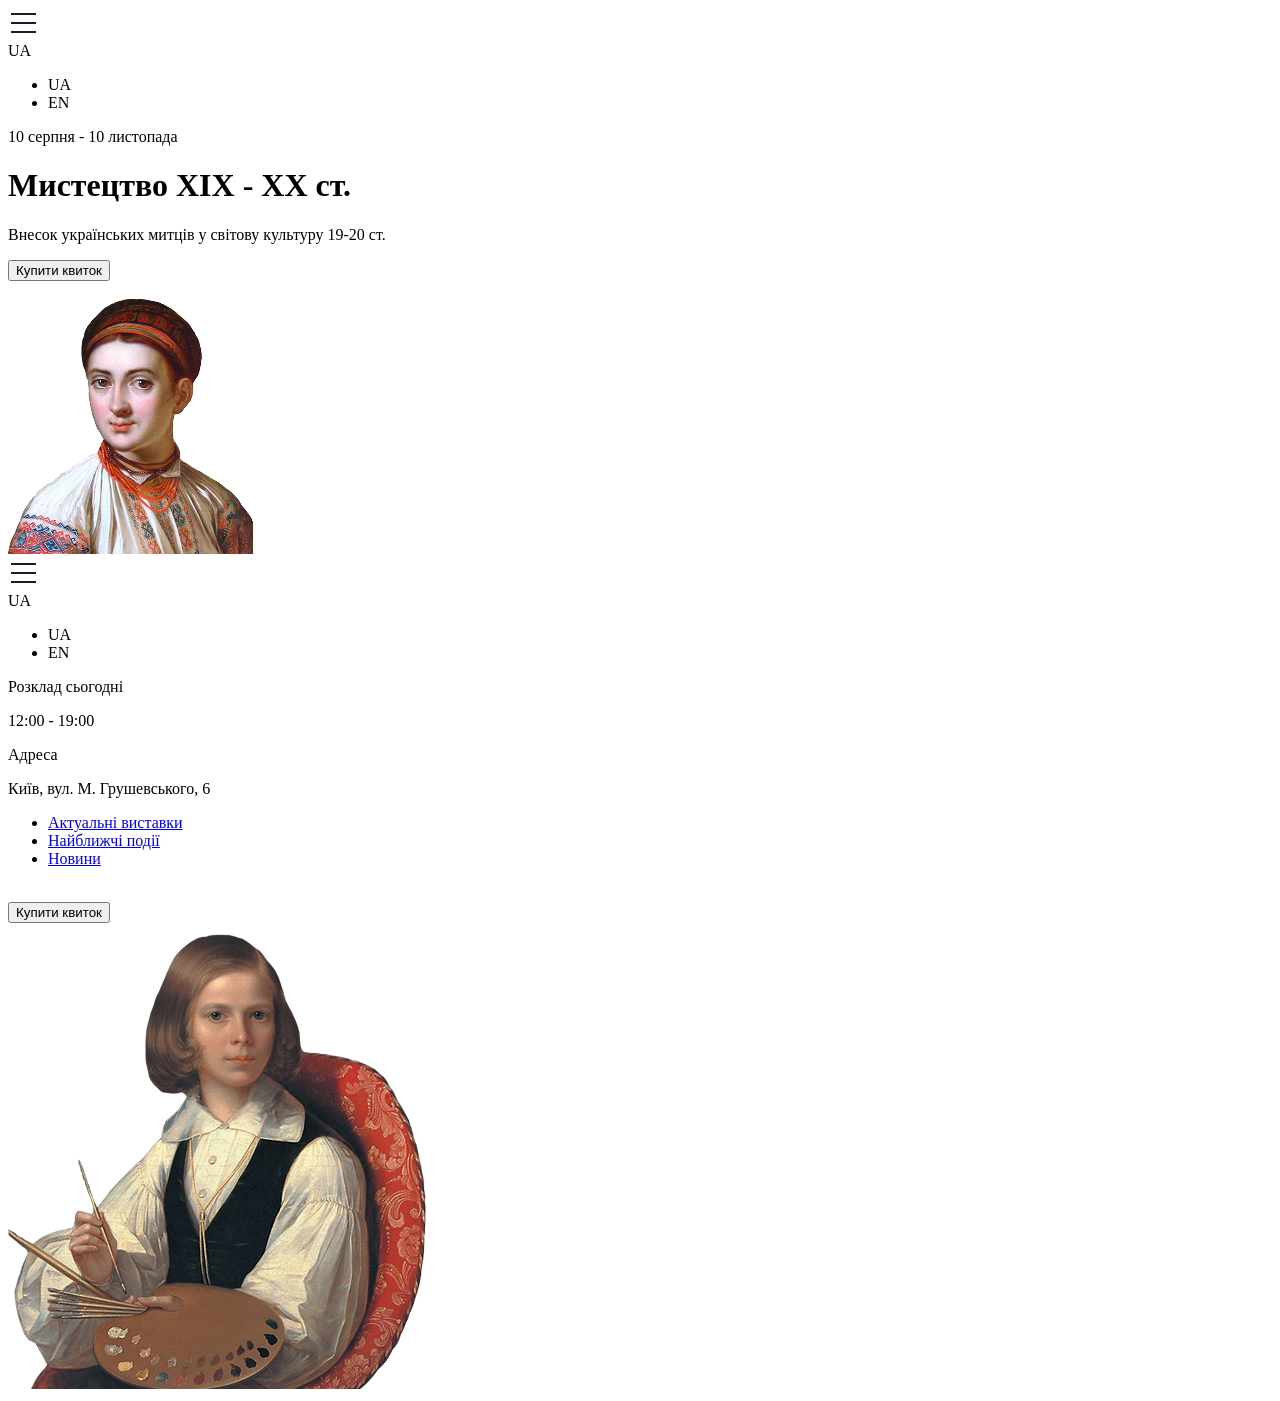
==== src/index.html @ b8f7ba05 "Markup and styles for header and menu (not working)" ====
<!doctype html>
<html lang="en">
  <head>
    <meta charset="UTF-8" />
    <meta
      name="viewport"
      content="width=device-width, initial-scale=1.0"
    />
    <title>НАМУ</title>
    <link
      rel="stylesheet"
      href="./styles/main.scss"
    />
  </head>
  <body class="page__body">
    <header class="header">
      <div class="header__top">
        <div class="top-bar">
          <a
            href="#"
            class="top-bar__logo-link"
          >
            <img
              class="top-bar__logo"
              src="./images/icons/menu.svg"
              alt="Logo"
            />
          </a>
        </div>
        <div class="top-bar__left">
          <div
            class="top-bar__language"
            tabindex="0"
            aria-label="Change language"
          >
            <span id="lang-label">UA</span>
            <a
              href="#"
              class="icon icon--dropdown"
            ></a>
            <ul
              class="top-bar__language--options"
              id="lang-options"
            >
              <li data-leng="UA">UA</li>
              <li data-leng="EN">EN</li>
            </ul>
          </div>
          <div class="top-bar__icons">
            <a
              href="#menu"
              class="icon icon--menu"
            ></a>
          </div>
        </div>
      </div>
      <div class="header__content">
        <div class="header__content--text">
          <p class="text--additional">10 серпня - 10 листопада</p>
          <h1>Мистецтво XIX - XX ст.</h1>
          <p class="text--main">
            Внесок українських митців у світову культуру 19-20 ст.
          </p>
          <button class="button--primary">Купити квиток</button>
        </div>
        <img
          class="header__image"
          src="./images/header-img.png"
          alt="Header image"
        />
      </div>
    </header>

    <aside
      class="page__menu menu"
      id="menu"
    >
      <div class="top-bar menu__top">
        <a
          href="#"
          class="top-bar__logo-link"
        >
          <img
            src="./images/icons/menu.svg"
            alt="Logo"
            class="top-bar__logo"
          />
        </a>
        <div
          class="menu__language"
          tabindex="0"
          aria-label="Change language"
        >
          <span id="lang-label-menu">UA</span>
          <a
            href="#"
            class="icon icon--dropdown"
          ></a>
          <ul
            class="top-bar__language--options"
            id="lang-options-menu"
          >
            <li data-leng="UA">UA</li>
            <li data-leng="EN">EN</li>
          </ul>
        </div>
        <a
          href="#"
          class="icon icon--close"
        ></a>
      </div>
      <div class="menu__content">
        <div class="menu__content--options">
          <div class="menu__content--info">
            <p class="text--additional">Розклад сьогодні</p>
            <p class="text--main text--main__bold">12:00 - 19:00</p>
          </div>
          <div class="menu__content--info">
            <p class="text--additional">Адреса</p>
            <p class="text--main text--main__bold">
              Київ, вул. М. Грушевського, 6
            </p>
          </div>
          <nav class="nav menu__nav">
            <ul class="nav__list">
              <li class="nav__item">
                <a
                  href="#"
                  class="nav__link"
                >
                  Актуальні виставки
                </a>
              </li>
              <li class="nav__item">
                <a
                  href="#"
                  class="nav__link"
                >
                  Найближчі події
                </a>
              </li>
              <li class="nav__item">
                <a
                  href="#"
                  class="nav__link"
                >
                  Новини
                </a>
              </li>
            </ul>
          </nav>
          <br />
          <button class="button--primary">Купити квиток</button>
        </div>
        <div class="menu__content--image">
          <img
            src="./images/menu-img.png"
            alt="Menu image"
          />
        </div>
      </div>
    </aside>
    <script src="scripts/main.js"></script>
  </body>
</html>
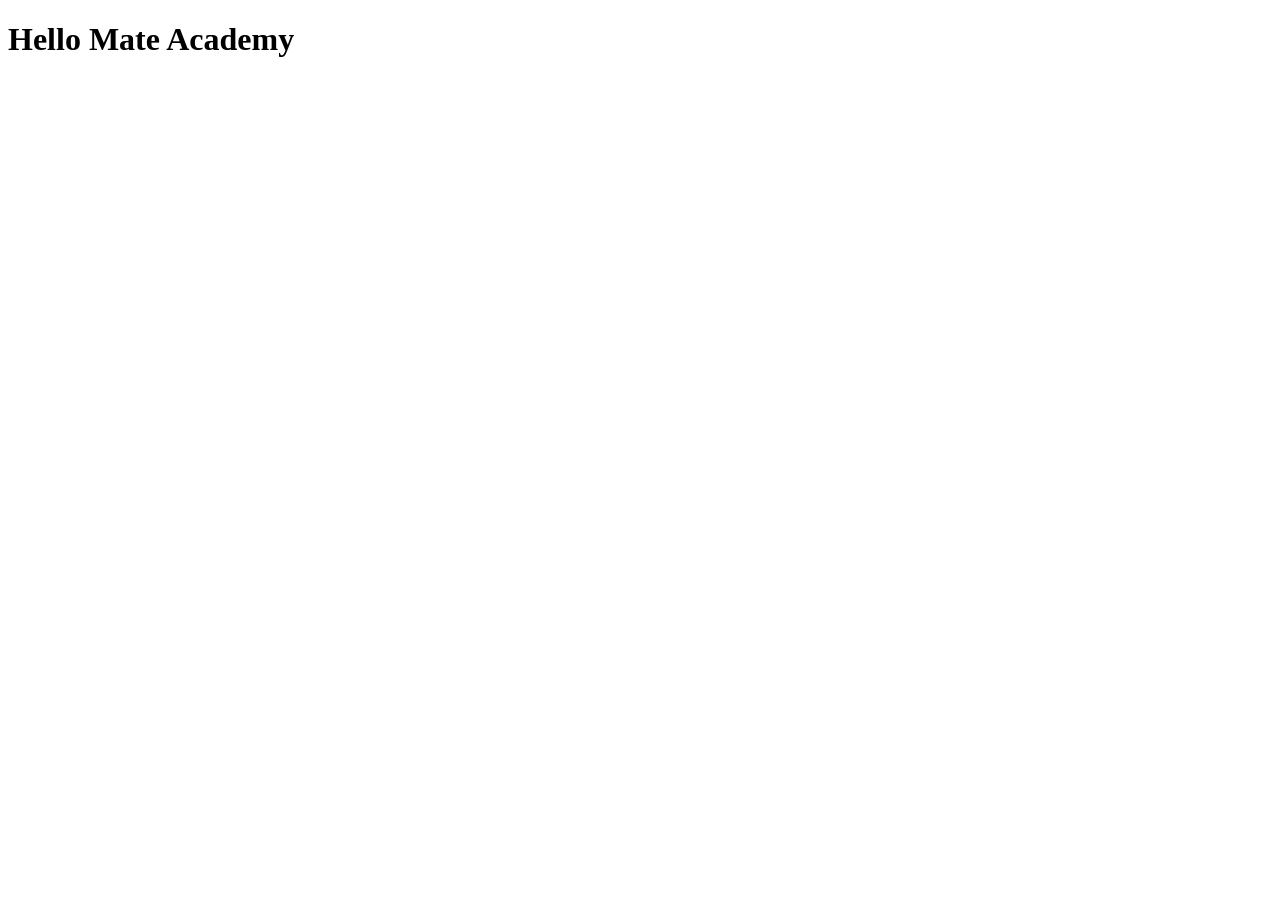
==== commit cf0bab94: "Revert "Markup and styles for header and menu (not working)" This reverts commit b8f7ba05dba69ffd95b" ====
--- a/src/index.html
+++ b/src/index.html
@@ -6,160 +6,14 @@
       name="viewport"
       content="width=device-width, initial-scale=1.0"
     />
-    <title>НАМУ</title>
+    <title>Title</title>
     <link
       rel="stylesheet"
       href="./styles/main.scss"
     />
   </head>
-  <body class="page__body">
-    <header class="header">
-      <div class="header__top">
-        <div class="top-bar">
-          <a
-            href="#"
-            class="top-bar__logo-link"
-          >
-            <img
-              class="top-bar__logo"
-              src="./images/icons/menu.svg"
-              alt="Logo"
-            />
-          </a>
-        </div>
-        <div class="top-bar__left">
-          <div
-            class="top-bar__language"
-            tabindex="0"
-            aria-label="Change language"
-          >
-            <span id="lang-label">UA</span>
-            <a
-              href="#"
-              class="icon icon--dropdown"
-            ></a>
-            <ul
-              class="top-bar__language--options"
-              id="lang-options"
-            >
-              <li data-leng="UA">UA</li>
-              <li data-leng="EN">EN</li>
-            </ul>
-          </div>
-          <div class="top-bar__icons">
-            <a
-              href="#menu"
-              class="icon icon--menu"
-            ></a>
-          </div>
-        </div>
-      </div>
-      <div class="header__content">
-        <div class="header__content--text">
-          <p class="text--additional">10 серпня - 10 листопада</p>
-          <h1>Мистецтво XIX - XX ст.</h1>
-          <p class="text--main">
-            Внесок українських митців у світову культуру 19-20 ст.
-          </p>
-          <button class="button--primary">Купити квиток</button>
-        </div>
-        <img
-          class="header__image"
-          src="./images/header-img.png"
-          alt="Header image"
-        />
-      </div>
-    </header>
-
-    <aside
-      class="page__menu menu"
-      id="menu"
-    >
-      <div class="top-bar menu__top">
-        <a
-          href="#"
-          class="top-bar__logo-link"
-        >
-          <img
-            src="./images/icons/menu.svg"
-            alt="Logo"
-            class="top-bar__logo"
-          />
-        </a>
-        <div
-          class="menu__language"
-          tabindex="0"
-          aria-label="Change language"
-        >
-          <span id="lang-label-menu">UA</span>
-          <a
-            href="#"
-            class="icon icon--dropdown"
-          ></a>
-          <ul
-            class="top-bar__language--options"
-            id="lang-options-menu"
-          >
-            <li data-leng="UA">UA</li>
-            <li data-leng="EN">EN</li>
-          </ul>
-        </div>
-        <a
-          href="#"
-          class="icon icon--close"
-        ></a>
-      </div>
-      <div class="menu__content">
-        <div class="menu__content--options">
-          <div class="menu__content--info">
-            <p class="text--additional">Розклад сьогодні</p>
-            <p class="text--main text--main__bold">12:00 - 19:00</p>
-          </div>
-          <div class="menu__content--info">
-            <p class="text--additional">Адреса</p>
-            <p class="text--main text--main__bold">
-              Київ, вул. М. Грушевського, 6
-            </p>
-          </div>
-          <nav class="nav menu__nav">
-            <ul class="nav__list">
-              <li class="nav__item">
-                <a
-                  href="#"
-                  class="nav__link"
-                >
-                  Актуальні виставки
-                </a>
-              </li>
-              <li class="nav__item">
-                <a
-                  href="#"
-                  class="nav__link"
-                >
-                  Найближчі події
-                </a>
-              </li>
-              <li class="nav__item">
-                <a
-                  href="#"
-                  class="nav__link"
-                >
-                  Новини
-                </a>
-              </li>
-            </ul>
-          </nav>
-          <br />
-          <button class="button--primary">Купити квиток</button>
-        </div>
-        <div class="menu__content--image">
-          <img
-            src="./images/menu-img.png"
-            alt="Menu image"
-          />
-        </div>
-      </div>
-    </aside>
+  <body>
+    <h1>Hello Mate Academy</h1>
     <script src="scripts/main.js"></script>
   </body>
 </html>
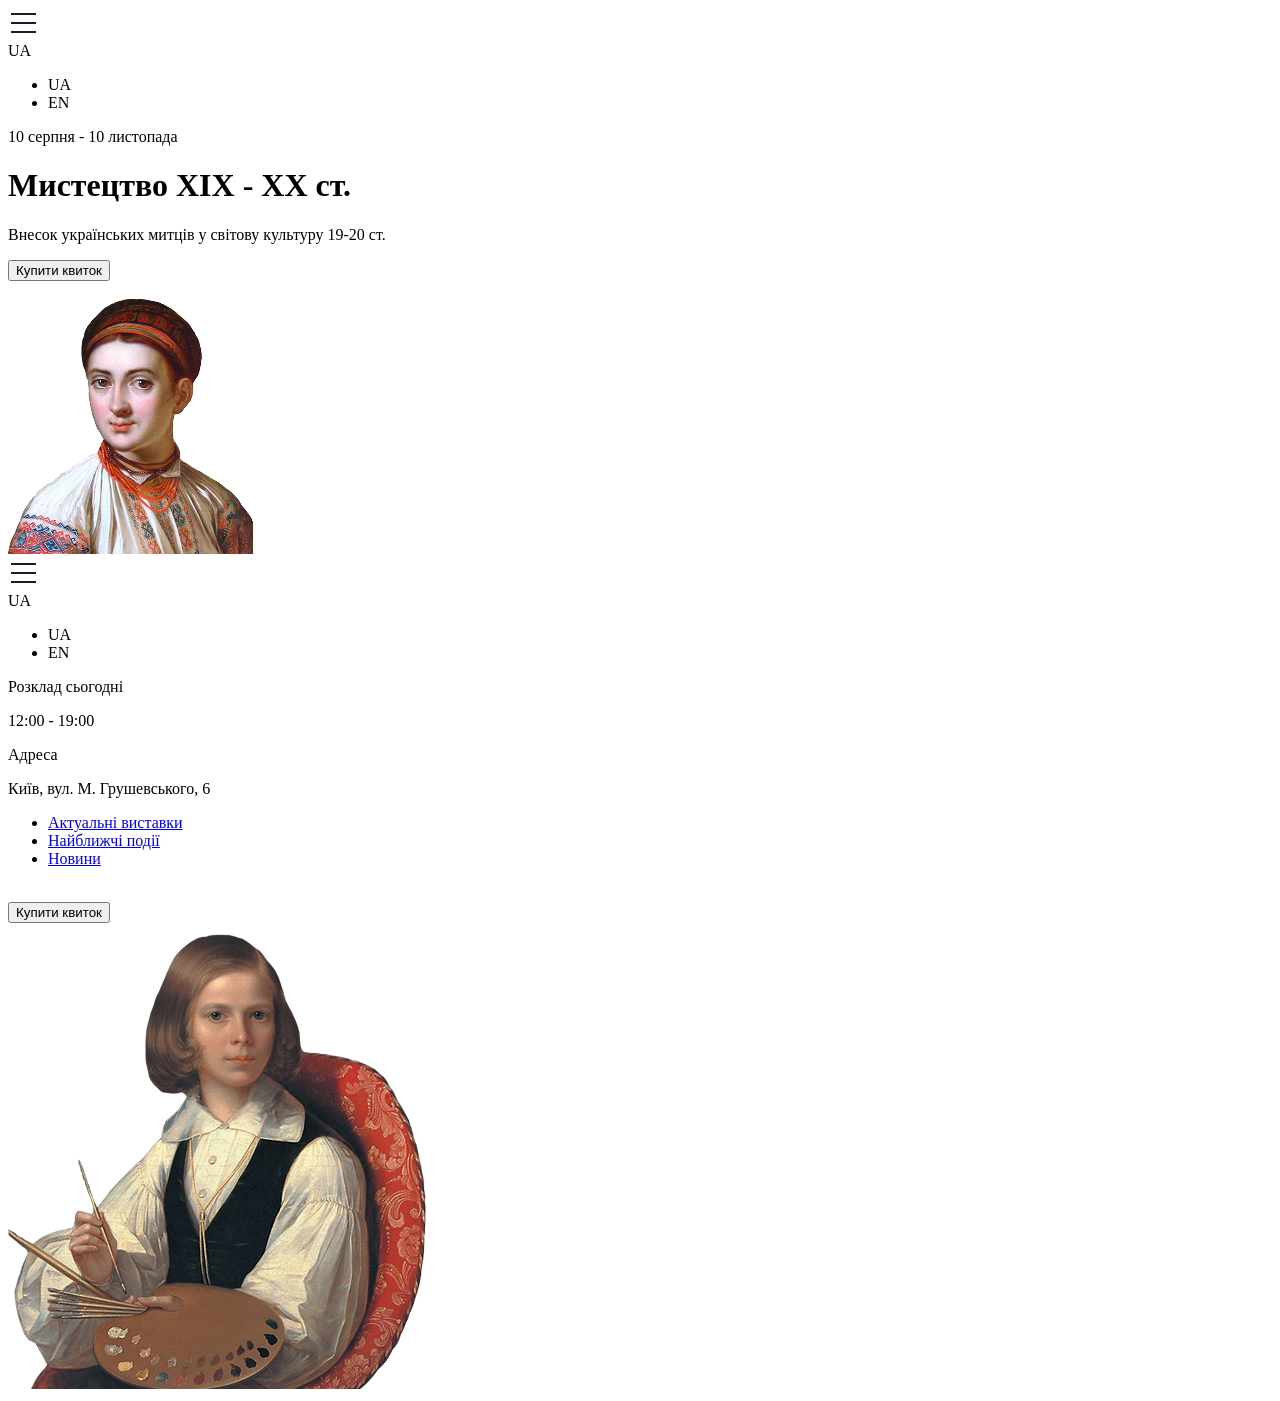
==== commit 7fdc94b8: "Markup and styles for header and menu (not working)" ====
--- a/src/index.html
+++ b/src/index.html
@@ -6,14 +6,160 @@
       name="viewport"
       content="width=device-width, initial-scale=1.0"
     />
-    <title>Title</title>
+    <title>НАМУ</title>
     <link
       rel="stylesheet"
       href="./styles/main.scss"
     />
   </head>
-  <body>
-    <h1>Hello Mate Academy</h1>
+  <body class="page__body">
+    <header class="header">
+      <div class="header__top">
+        <div class="top-bar">
+          <a
+            href="#"
+            class="top-bar__logo-link"
+          >
+            <img
+              class="top-bar__logo"
+              src="./images/icons/menu.svg"
+              alt="Logo"
+            />
+          </a>
+        </div>
+        <div class="top-bar__left">
+          <div
+            class="top-bar__language"
+            tabindex="0"
+            aria-label="Change language"
+          >
+            <span id="lang-label">UA</span>
+            <a
+              href="#"
+              class="icon icon--dropdown"
+            ></a>
+            <ul
+              class="top-bar__language--options"
+              id="lang-options"
+            >
+              <li data-leng="UA">UA</li>
+              <li data-leng="EN">EN</li>
+            </ul>
+          </div>
+          <div class="top-bar__icons">
+            <a
+              href="#menu"
+              class="icon icon--menu"
+            ></a>
+          </div>
+        </div>
+      </div>
+      <div class="header__content">
+        <div class="header__content--text">
+          <p class="text--additional">10 серпня - 10 листопада</p>
+          <h1>Мистецтво XIX - XX ст.</h1>
+          <p class="text--main">
+            Внесок українських митців у світову культуру 19-20 ст.
+          </p>
+          <button class="button--primary">Купити квиток</button>
+        </div>
+        <img
+          class="header__image"
+          src="./images/header-img.png"
+          alt="Header image"
+        />
+      </div>
+    </header>
+
+    <aside
+      class="page__menu menu"
+      id="menu"
+    >
+      <div class="top-bar menu__top">
+        <a
+          href="#"
+          class="top-bar__logo-link"
+        >
+          <img
+            src="./images/icons/menu.svg"
+            alt="Logo"
+            class="top-bar__logo"
+          />
+        </a>
+        <div
+          class="menu__language"
+          tabindex="0"
+          aria-label="Change language"
+        >
+          <span id="lang-label-menu">UA</span>
+          <a
+            href="#"
+            class="icon icon--dropdown"
+          ></a>
+          <ul
+            class="top-bar__language--options"
+            id="lang-options-menu"
+          >
+            <li data-leng="UA">UA</li>
+            <li data-leng="EN">EN</li>
+          </ul>
+        </div>
+        <a
+          href="#"
+          class="icon icon--close"
+        ></a>
+      </div>
+      <div class="menu__content">
+        <div class="menu__content--options">
+          <div class="menu__content--info">
+            <p class="text--additional">Розклад сьогодні</p>
+            <p class="text--main text--main__bold">12:00 - 19:00</p>
+          </div>
+          <div class="menu__content--info">
+            <p class="text--additional">Адреса</p>
+            <p class="text--main text--main__bold">
+              Київ, вул. М. Грушевського, 6
+            </p>
+          </div>
+          <nav class="nav menu__nav">
+            <ul class="nav__list">
+              <li class="nav__item">
+                <a
+                  href="#"
+                  class="nav__link"
+                >
+                  Актуальні виставки
+                </a>
+              </li>
+              <li class="nav__item">
+                <a
+                  href="#"
+                  class="nav__link"
+                >
+                  Найближчі події
+                </a>
+              </li>
+              <li class="nav__item">
+                <a
+                  href="#"
+                  class="nav__link"
+                >
+                  Новини
+                </a>
+              </li>
+            </ul>
+          </nav>
+          <br />
+          <button class="button--primary">Купити квиток</button>
+        </div>
+        <div class="menu__content--image">
+          <img
+            src="./images/menu-img.png"
+            alt="Menu image"
+          />
+        </div>
+      </div>
+    </aside>
     <script src="scripts/main.js"></script>
   </body>
 </html>
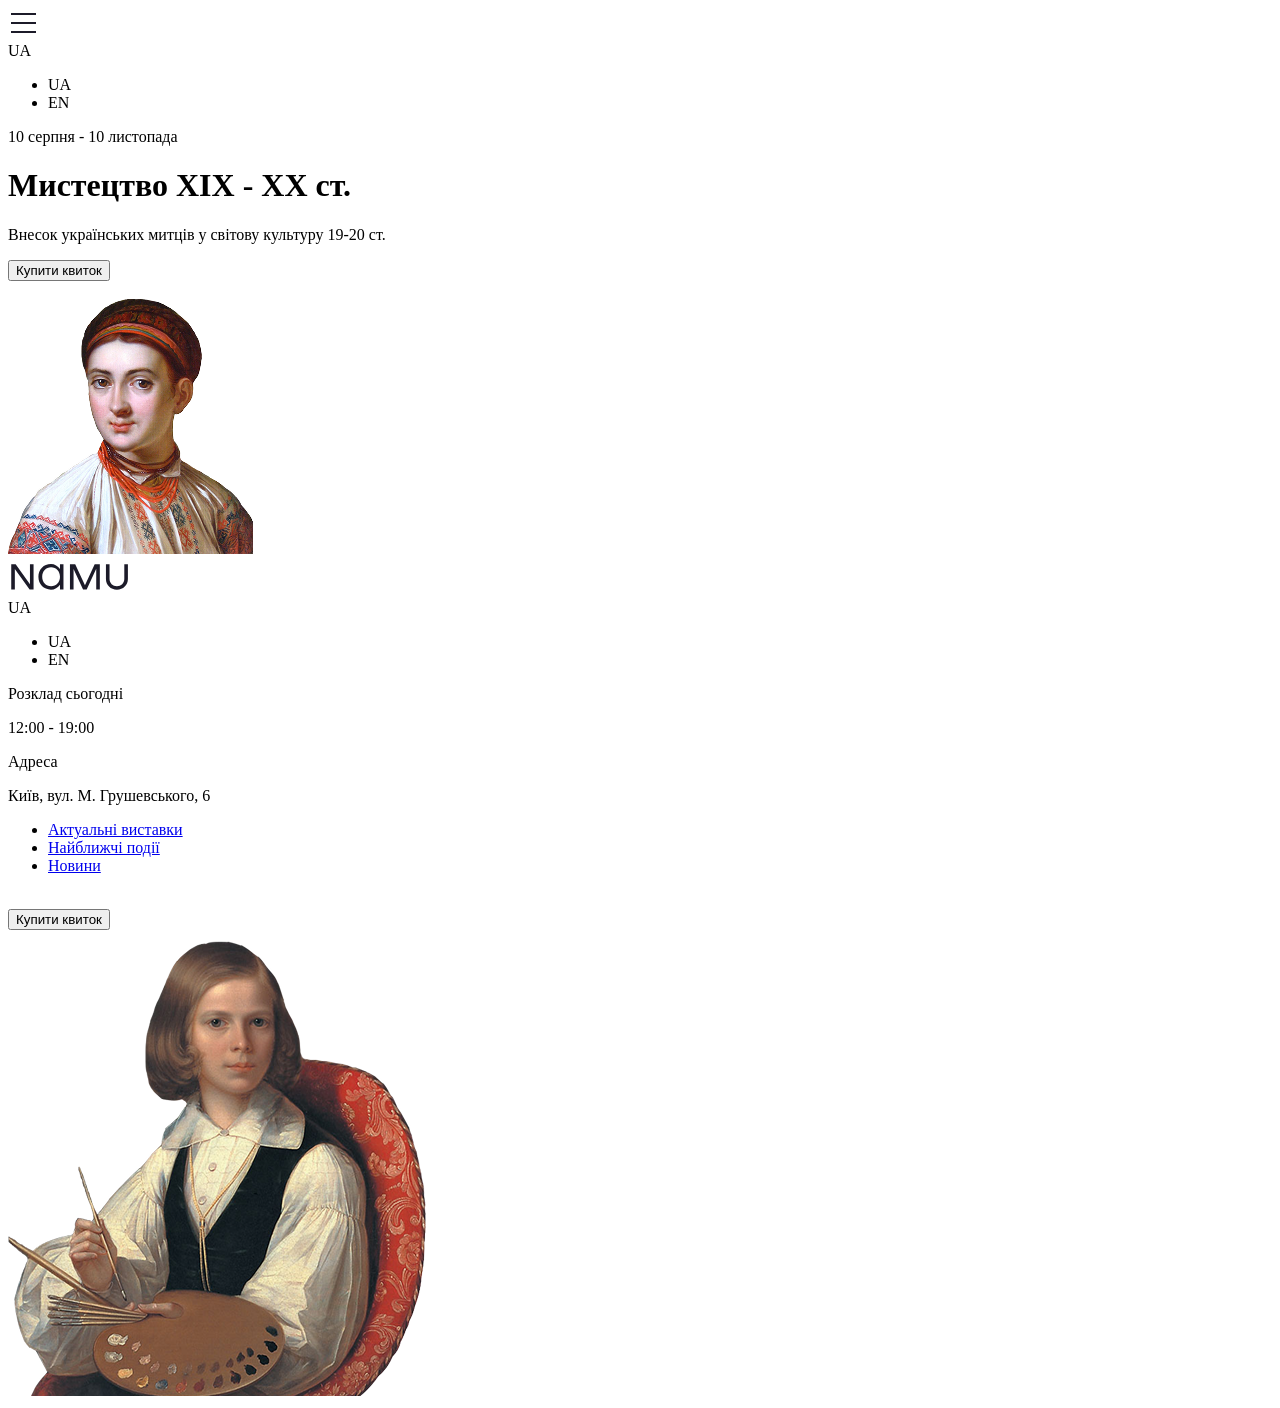
==== commit 97be88c9: "Still in process of fixing the styles" ====
--- a/src/index.html
+++ b/src/index.html
@@ -26,31 +26,31 @@
               alt="Logo"
             />
           </a>
-        </div>
-        <div class="top-bar__left">
-          <div
-            class="top-bar__language"
-            tabindex="0"
-            aria-label="Change language"
-          >
-            <span id="lang-label">UA</span>
-            <a
-              href="#"
-              class="icon icon--dropdown"
-            ></a>
-            <ul
-              class="top-bar__language--options"
-              id="lang-options"
+          <div class="top-bar__left">
+            <div
+              class="top-bar__language"
+              tabindex="0"
+              aria-label="Change language"
             >
-              <li data-leng="UA">UA</li>
-              <li data-leng="EN">EN</li>
-            </ul>
-          </div>
-          <div class="top-bar__icons">
-            <a
-              href="#menu"
-              class="icon icon--menu"
-            ></a>
+              <span id="lang-label">UA</span>
+              <a
+                href="#"
+                class="icon icon--dropdown"
+              ></a>
+              <ul
+                class="top-bar__language--options"
+                id="lang-options"
+              >
+                <li data-leng="UA">UA</li>
+                <li data-leng="EN">EN</li>
+              </ul>
+            </div>
+            <div class="top-bar__icons">
+              <a
+                href="#menu"
+                class="icon icon--menu"
+              ></a>
+            </div>
           </div>
         </div>
       </div>
@@ -81,7 +81,7 @@
           class="top-bar__logo-link"
         >
           <img
-            src="./images/icons/menu.svg"
+            src="./images/icons/logo.svg"
             alt="Logo"
             class="top-bar__logo"
           />
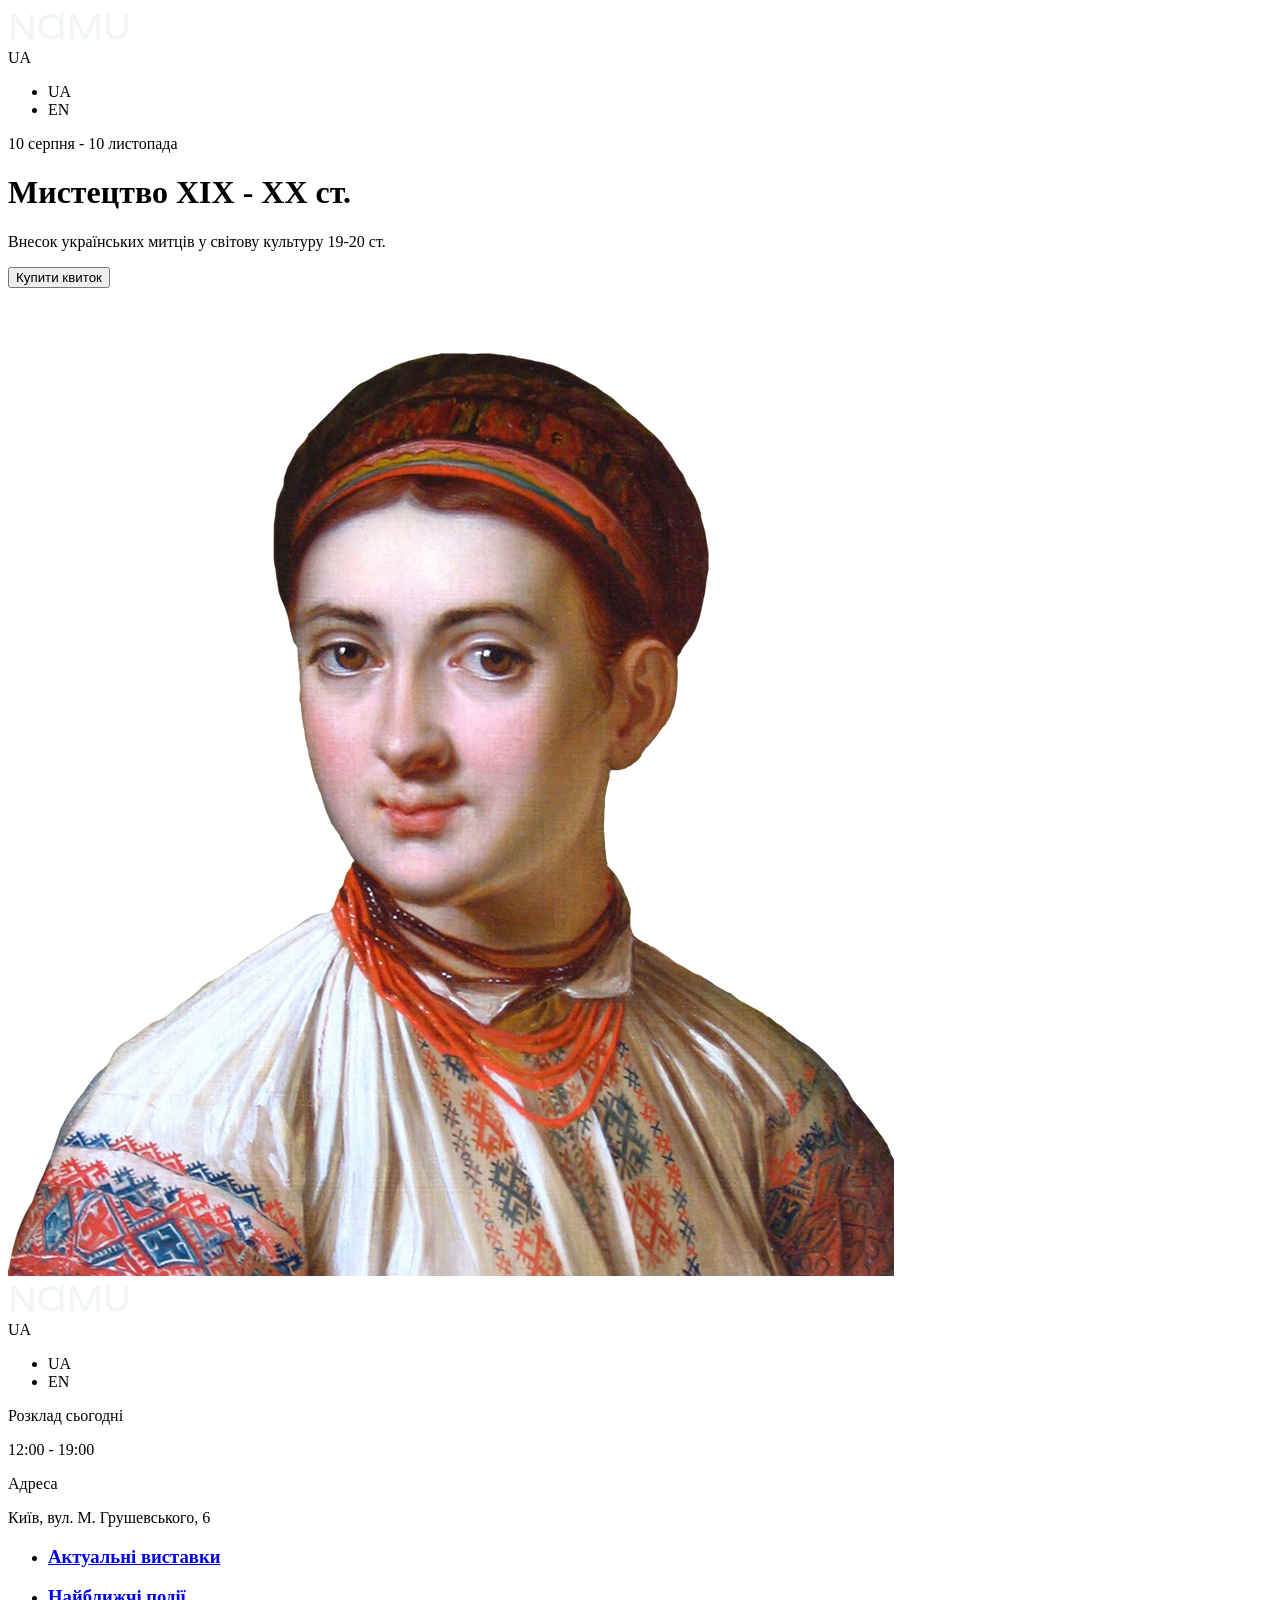
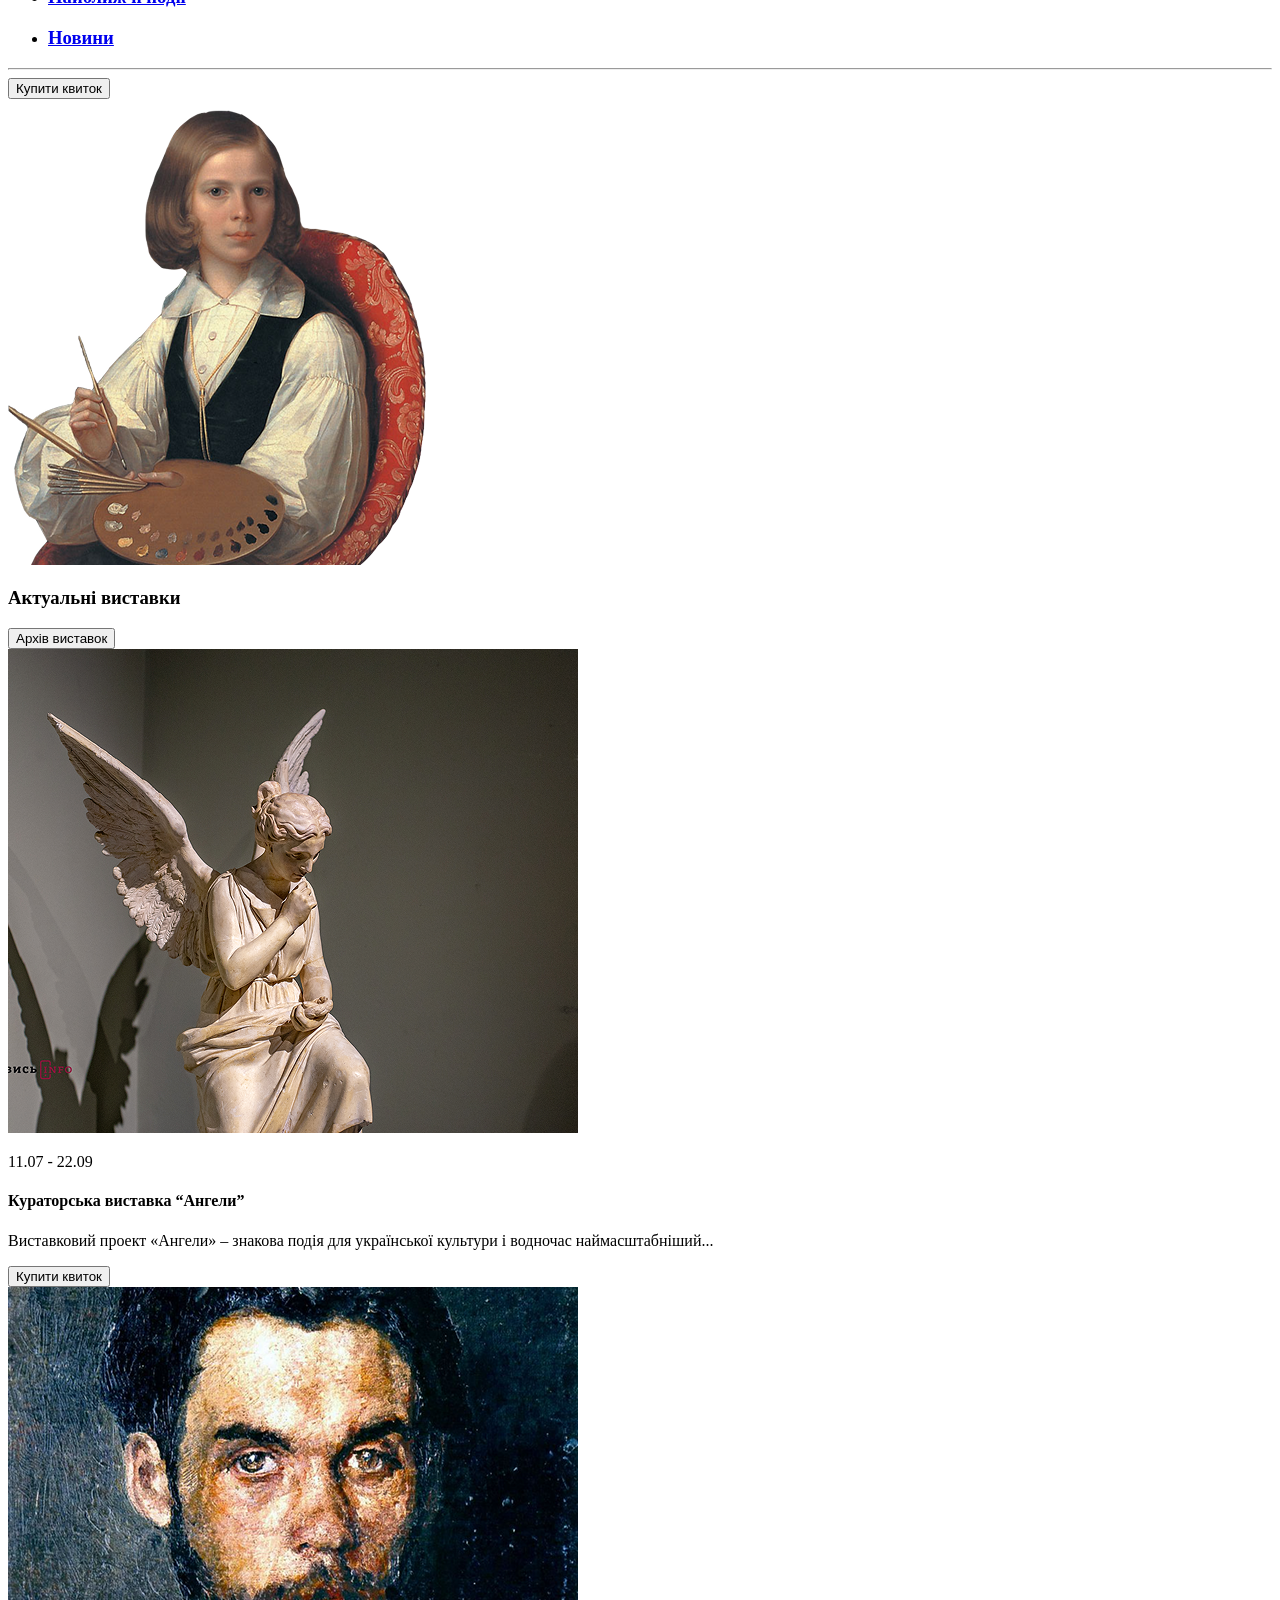
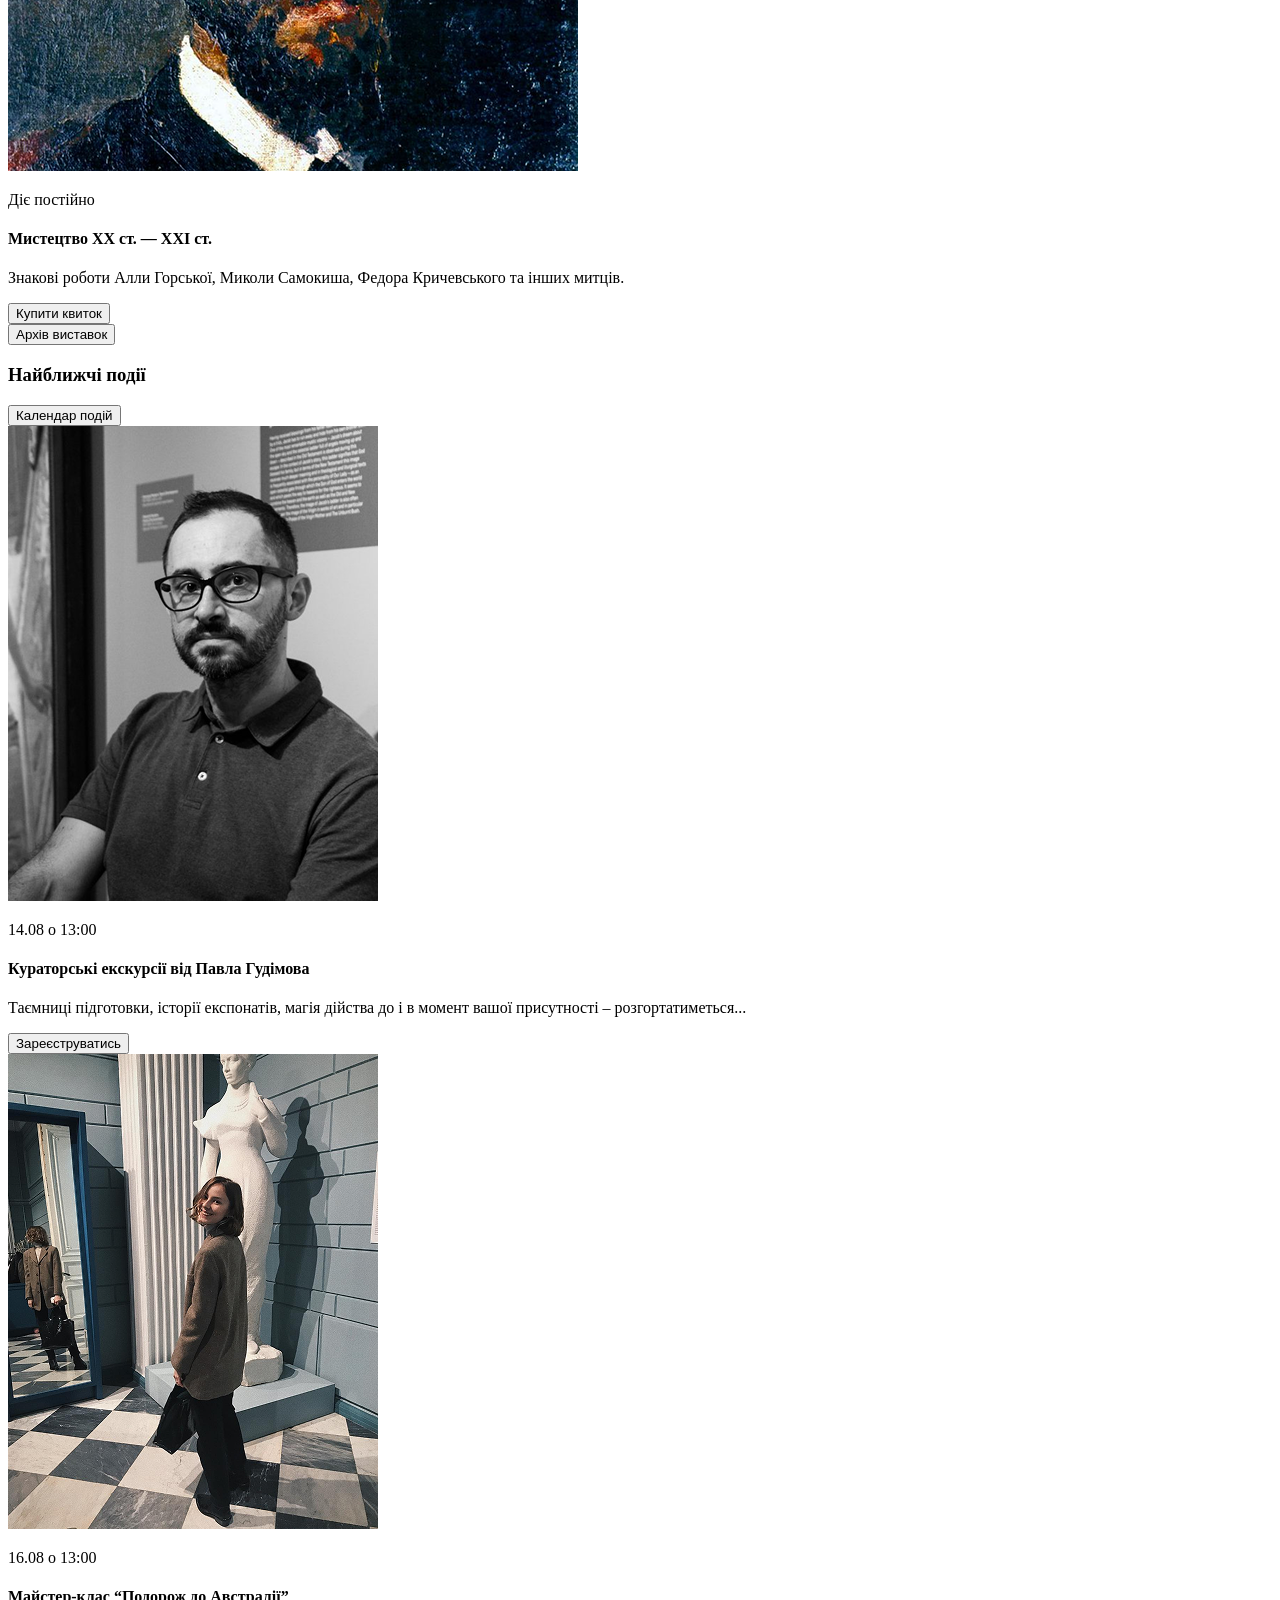
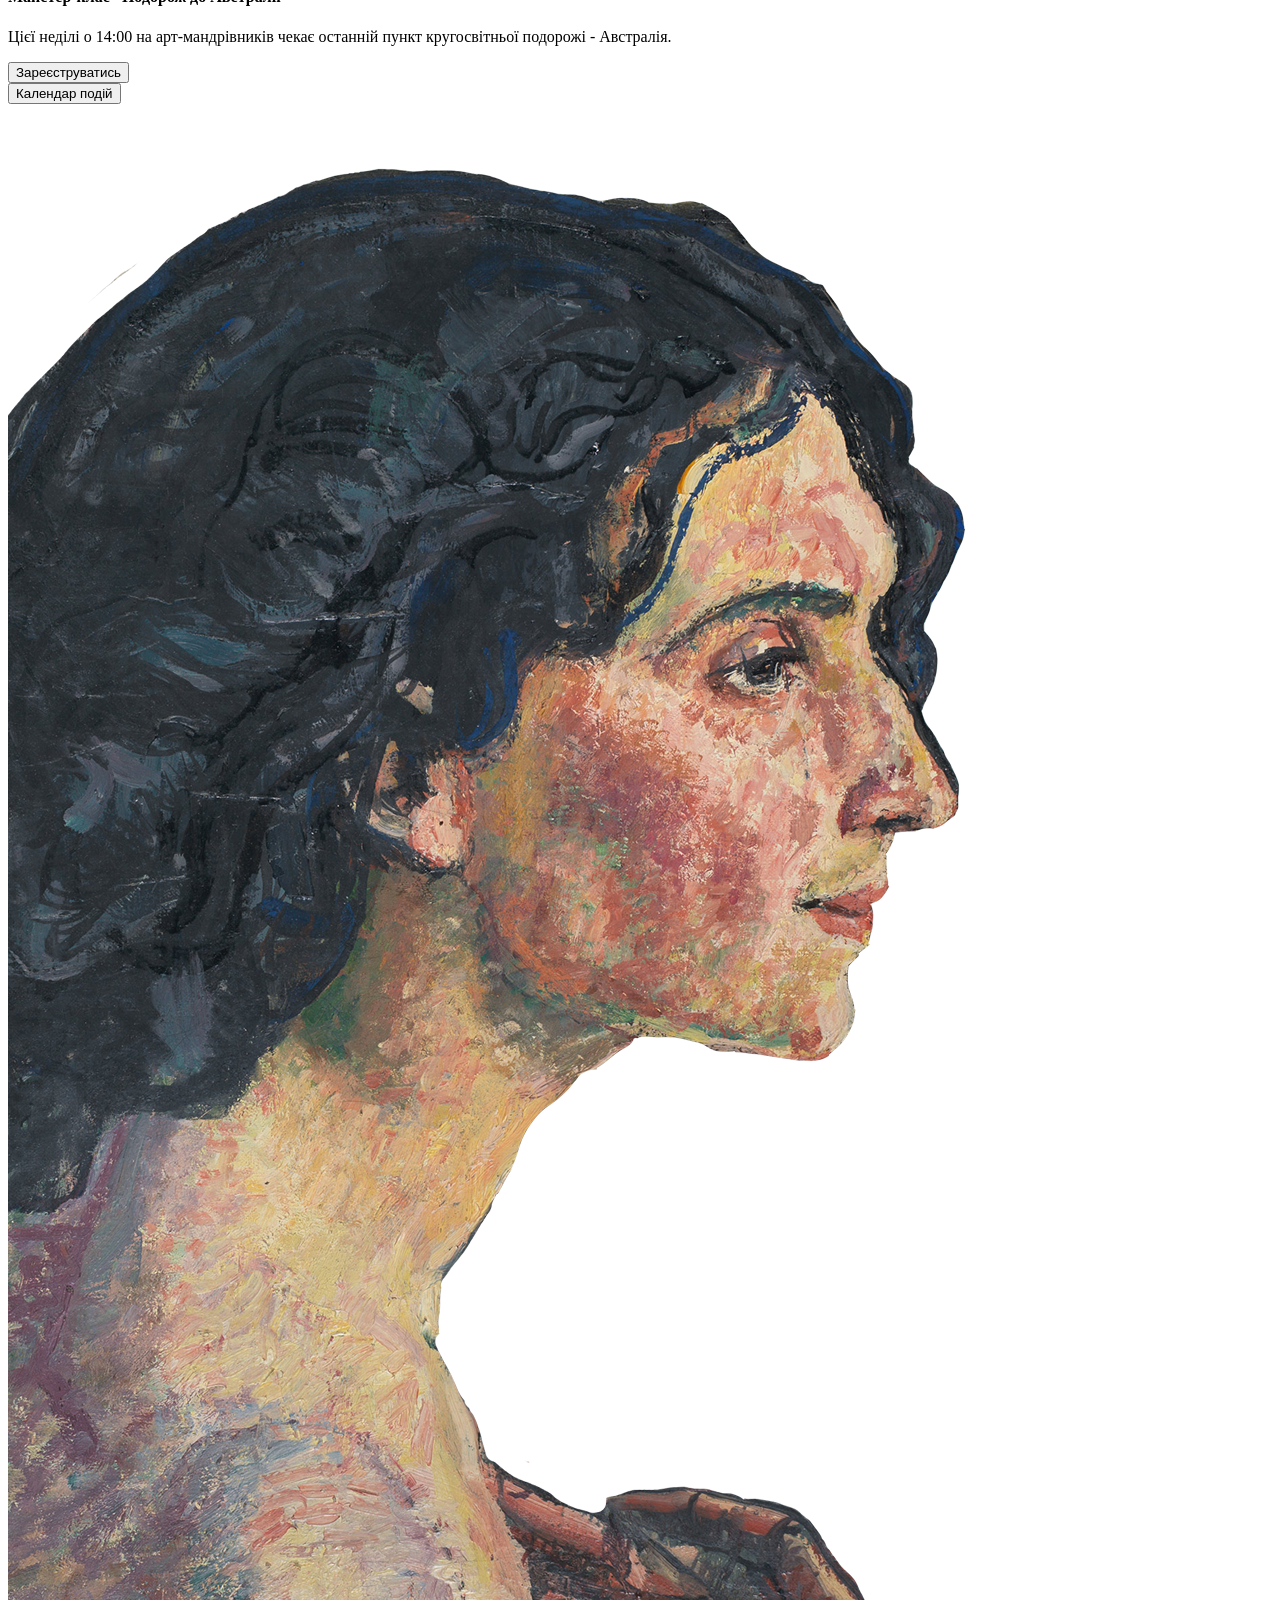
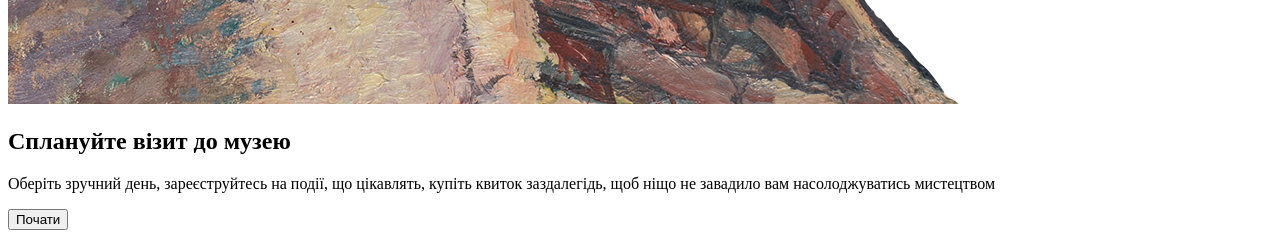
==== commit 0ccc1cf5: "Header and three sections completed" ====
--- a/src/index.html
+++ b/src/index.html
@@ -22,7 +22,7 @@
           >
             <img
               class="top-bar__logo"
-              src="./images/icons/menu.svg"
+              src="./images/icons/logo.svg"
               alt="Logo"
             />
           </a>
@@ -41,16 +41,14 @@
                 class="top-bar__language--options"
                 id="lang-options"
               >
-                <li data-leng="UA">UA</li>
-                <li data-leng="EN">EN</li>
+                <li data-lang="UA">UA</li>
+                <li data-lang="EN">EN</li>
               </ul>
             </div>
-            <div class="top-bar__icons">
-              <a
-                href="#menu"
-                class="icon icon--menu"
-              ></a>
-            </div>
+            <a
+              href="#menu"
+              class="icon icon--menu"
+            ></a>
           </div>
         </div>
       </div>
@@ -61,15 +59,17 @@
           <p class="text--main">
             Внесок українських митців у світову культуру 19-20 ст.
           </p>
-          <button class="button--primary">Купити квиток</button>
+          <button class="button button--primary">Купити квиток</button>
         </div>
         <img
           class="header__image"
-          src="./images/header-img.png"
+          src="./images/header-img-2x.png"
           alt="Header image"
         />
       </div>
     </header>
+
+    <div class="page__overlay"></div>
 
     <aside
       class="page__menu menu"
@@ -86,80 +86,225 @@
             class="top-bar__logo"
           />
         </a>
-        <div
-          class="menu__language"
-          tabindex="0"
-          aria-label="Change language"
-        >
-          <span id="lang-label-menu">UA</span>
+        <div class="top-bar__left">
+          <div
+            class="top-bar__language"
+            tabindex="0"
+            aria-label="Change language"
+          >
+            <span id="lang-label-menu">UA</span>
+            <a
+              href="#"
+              class="icon icon--dropdown"
+            ></a>
+            <ul
+              class="top-bar__language--options"
+              id="lang-options-menu"
+            >
+              <li data-lang="UA">UA</li>
+              <li data-lang="EN">EN</li>
+            </ul>
+          </div>
           <a
             href="#"
-            class="icon icon--dropdown"
+            class="icon icon--close"
           ></a>
-          <ul
-            class="top-bar__language--options"
-            id="lang-options-menu"
-          >
-            <li data-leng="UA">UA</li>
-            <li data-leng="EN">EN</li>
-          </ul>
-        </div>
-        <a
-          href="#"
-          class="icon icon--close"
-        ></a>
+        </div>
       </div>
       <div class="menu__content">
         <div class="menu__content--options">
-          <div class="menu__content--info">
-            <p class="text--additional">Розклад сьогодні</p>
-            <p class="text--main text--main__bold">12:00 - 19:00</p>
-          </div>
-          <div class="menu__content--info">
-            <p class="text--additional">Адреса</p>
-            <p class="text--main text--main__bold">
-              Київ, вул. М. Грушевського, 6
-            </p>
-          </div>
-          <nav class="nav menu__nav">
+          <div class="menu__content--contacts">
+            <div class="menu__content--info">
+              <p class="text--additional">Розклад сьогодні</p>
+              <p class="text--main text--main__bold">12:00 - 19:00</p>
+            </div>
+            <div class="menu__content--info">
+              <p class="text--additional">Адреса</p>
+              <p class="text--main text--main__bold">
+                Київ, вул. М. Грушевського, 6
+              </p>
+            </div>
+          </div>
+          <nav class="nav">
             <ul class="nav__list">
               <li class="nav__item">
-                <a
-                  href="#"
-                  class="nav__link"
-                >
-                  Актуальні виставки
-                </a>
+                <h3>
+                  <a
+                    href="#"
+                    class="nav__link"
+                  >
+                    Актуальні виставки
+                  </a>
+                </h3>
               </li>
               <li class="nav__item">
-                <a
-                  href="#"
-                  class="nav__link"
-                >
-                  Найближчі події
-                </a>
+                <h3>
+                  <a
+                    href="#"
+                    class="nav__link"
+                  >
+                    Найближчі події
+                  </a>
+                </h3>
               </li>
               <li class="nav__item">
-                <a
-                  href="#"
-                  class="nav__link"
-                >
-                  Новини
-                </a>
+                <h3>
+                  <a
+                    href="#"
+                    class="nav__link"
+                  >
+                    Новини
+                  </a>
+                </h3>
               </li>
             </ul>
           </nav>
-          <br />
-          <button class="button--primary">Купити квиток</button>
-        </div>
-        <div class="menu__content--image">
-          <img
-            src="./images/menu-img.png"
-            alt="Menu image"
-          />
-        </div>
+          <hr />
+          <button class="button button--primary">Купити квиток</button>
+        </div>
+        <img
+          class="menu__content--image"
+          src="./images/menu-img.png"
+          alt="Menu image"
+        />
       </div>
     </aside>
+
+    <main class="main">
+      <section
+        id="current"
+        class="section"
+      >
+        <div class="section__top">
+          <h3>Актуальні виставки</h3>
+          <button class="button button--secondary">
+            <span>Архів виставок</span>
+            <span class="icon icon--arrow"></span>
+          </button>
+        </div>
+        <div class="section__current">
+          <div class="section__current--block">
+            <img
+              src="./images/sculpture.png"
+              alt="sculpture"
+              class="section__current--image"
+            />
+            <div class="section__current--text">
+              <p class="text--main section__current--text__date">
+                11.07 - 22.09
+              </p>
+              <h4>Кураторська виставка “Ангели”</h4>
+              <p class="text--main">
+                Виставковий проект «Ангели» – знакова подія для української
+                культури і водночас наймасштабніший...
+              </p>
+            </div>
+            <button class="button button--primary">Купити квиток</button>
+          </div>
+          <div class="section__current--block">
+            <img
+              src="./images/portrait.png"
+              alt="portrait"
+              class="section__current--image"
+            />
+            <div class="section__current--text">
+              <p class="text--main section__current--text__date">
+                Діє постійно
+              </p>
+              <h4>Мистецтво ХХ ст. — XXI ст.</h4>
+              <p class="text--main">
+                Знакові роботи Алли Горської, Миколи Самокиша, Федора
+                Кричевського та інших митців.
+              </p>
+            </div>
+            <button class="button button--primary">Купити квиток</button>
+          </div>
+          <button class="button button--secondary">
+            <span>Архів виставок</span>
+            <span class="icon icon--arrow"></span>
+          </button>
+        </div>
+      </section>
+
+      <section
+        id="events"
+        class="section"
+      >
+        <div class="section__top">
+          <h3>Найближчі події</h3>
+          <button class="button button--secondary">
+            <span>Календар подій</span>
+            <span class="icon icon--arrow"></span>
+          </button>
+        </div>
+        <div class="section__events">
+          <div class="section__events--block">
+            <img
+              src="./images/guide.png"
+              alt="Visit"
+              class="section__events--image"
+            />
+            <div class="section__events--text">
+              <p class="text--main section__events--text__date">
+                14.08 о 13:00
+              </p>
+              <h4>Кураторські екскурсії від Павла Гудімова</h4>
+              <p class="text--main">
+                Таємниці підготовки, історії експонатів, магія дійства до і в
+                момент вашої присутності – розгортатиметься...
+              </p>
+              <button class="button button--primary">Зареєструватись</button>
+            </div>
+          </div>
+          <div class="section__events--block">
+            <img
+              src="./images/visit.png"
+              alt="Guide"
+              class="section__events--image"
+            />
+            <div class="section__events--text">
+              <p class="text--main section__events--text__date">
+                16.08 о 13:00
+              </p>
+              <h4>Майстер-клас “Подорож до Австралії”</h4>
+              <p class="text--main">
+                Цієї неділі о 14:00 на арт-мандрівників чекає останній пункт
+                кругосвітньої подорожі - Австралія.
+              </p>
+              <button class="button button--primary">Зареєструватись</button>
+            </div>
+          </div>
+          <button class="button button--secondary">
+            <span>Календар подій</span>
+            <span class="icon icon--arrow"></span>
+          </button>
+        </div>
+      </section>
+
+      <section
+        class="section"
+        id="plan"
+      >
+        <div class="section__plan">
+          <img
+            src="./images/plan.png"
+            alt="Plan"
+            class="section__plan--image"
+          />
+          <div class="section__plan--text">
+            <h2>Сплануйте візит до музею</h2>
+            <p class="text--main">
+              Оберіть зручний день, зареєструйтесь на події, що цікавлять,
+              купіть квиток заздалегідь, щоб ніщо не завадило вам
+              насолоджуватись мистецтвом
+            </p>
+            <button class="button button--primary">Почати</button>
+          </div>
+        </div>
+      </section>
+    </main>
+
+    <footer class="footer"></footer>
     <script src="scripts/main.js"></script>
   </body>
 </html>
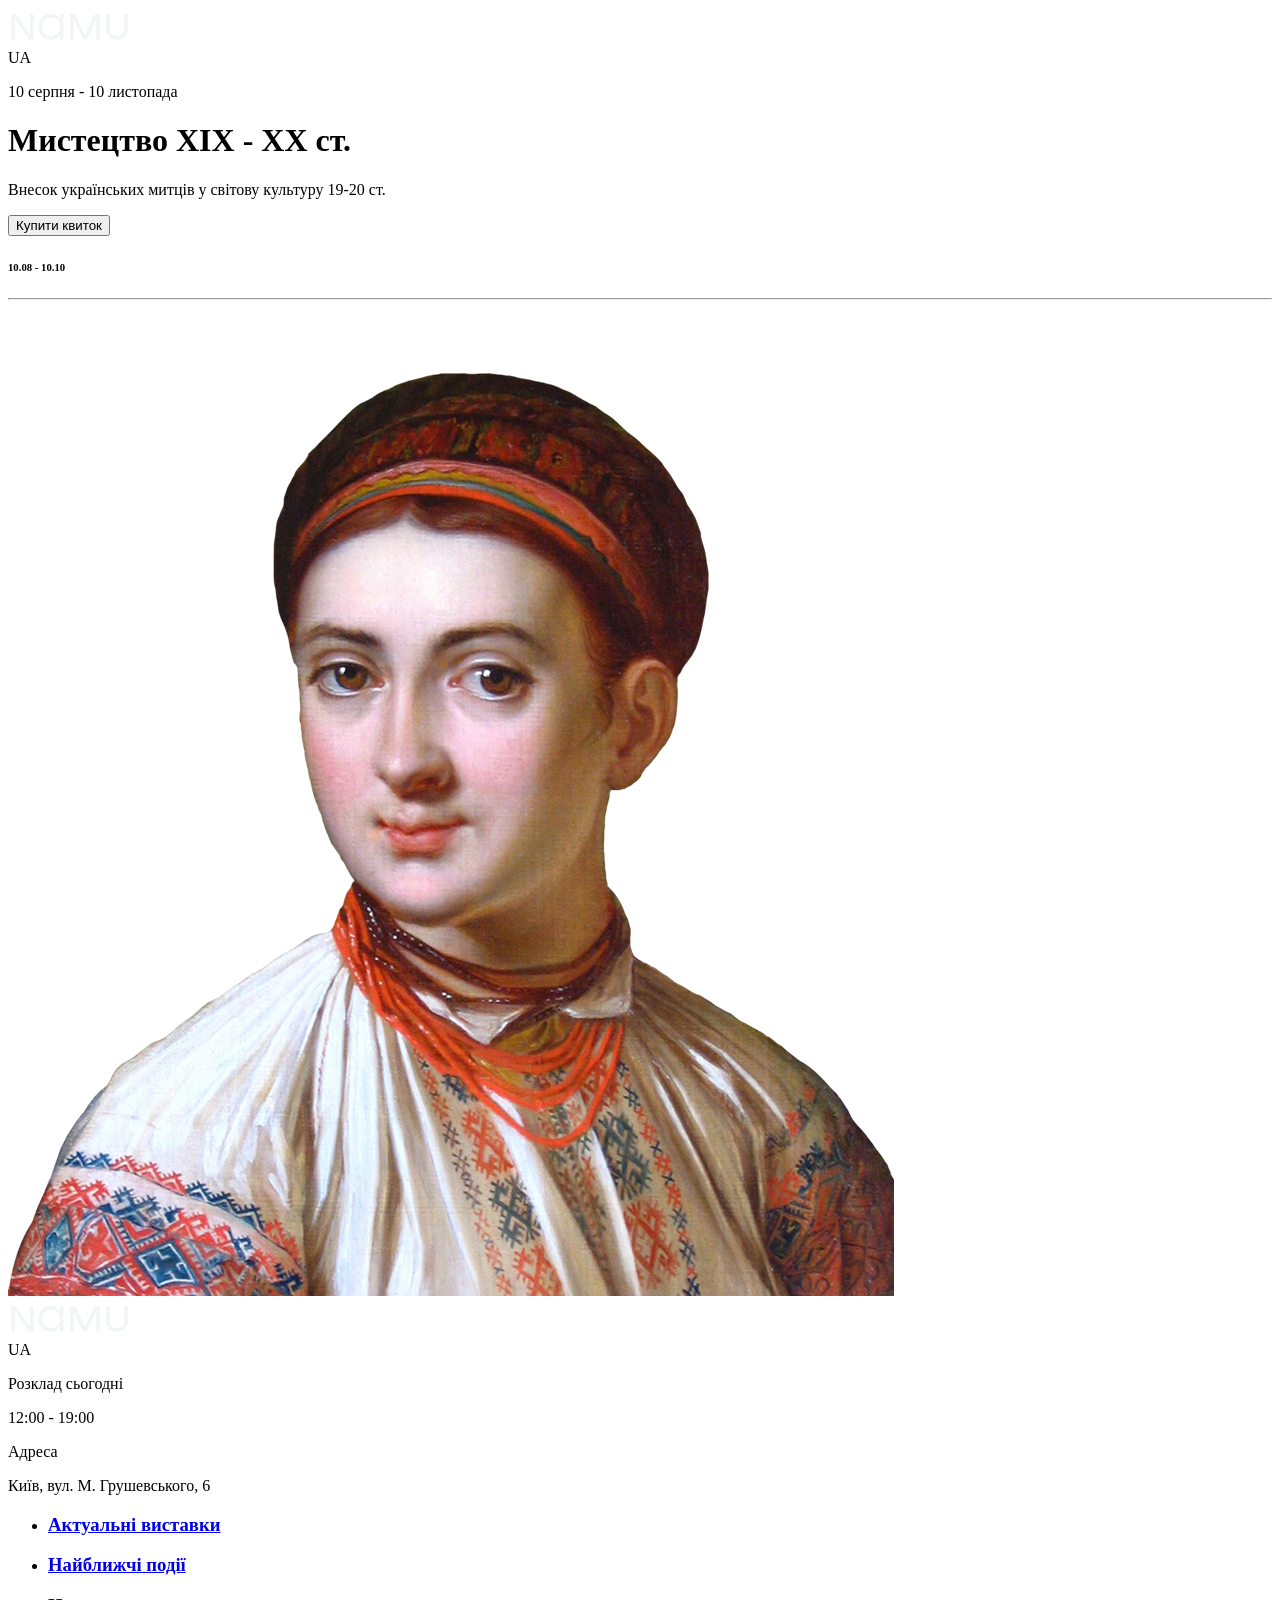
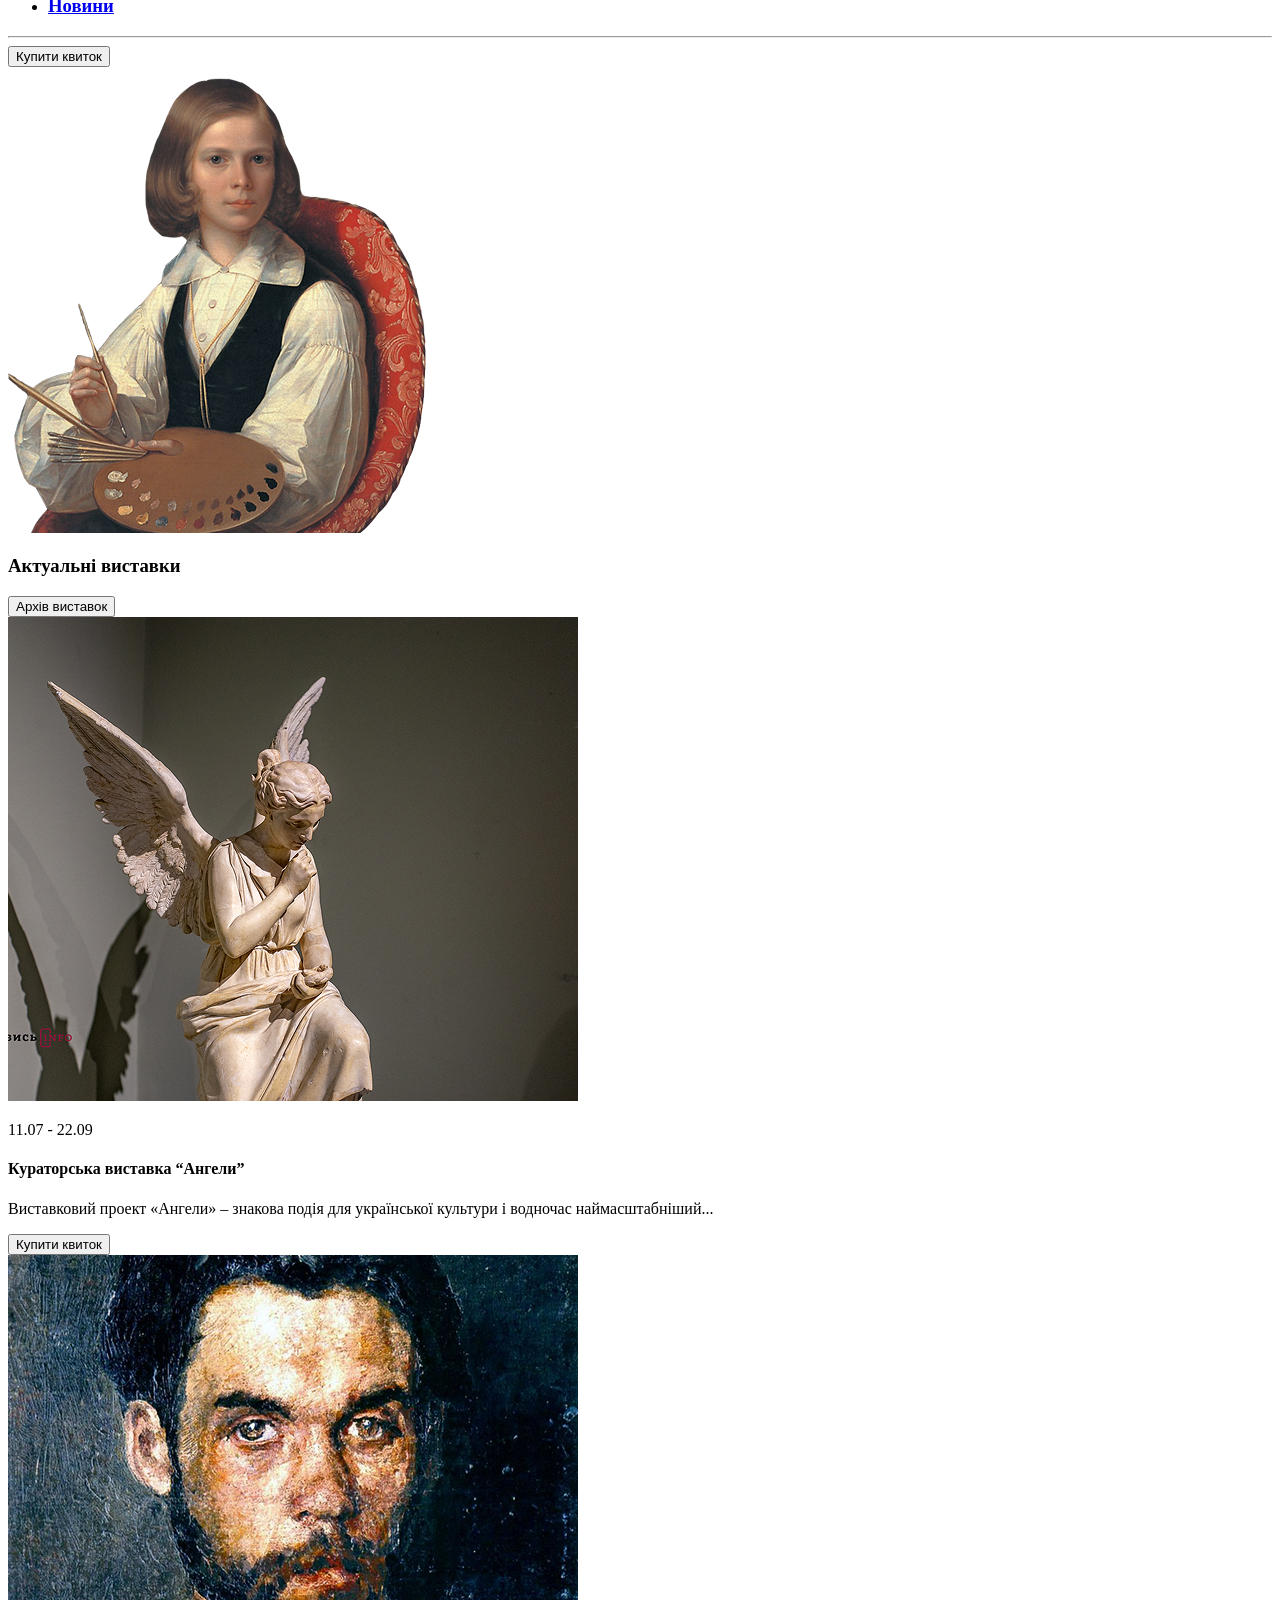
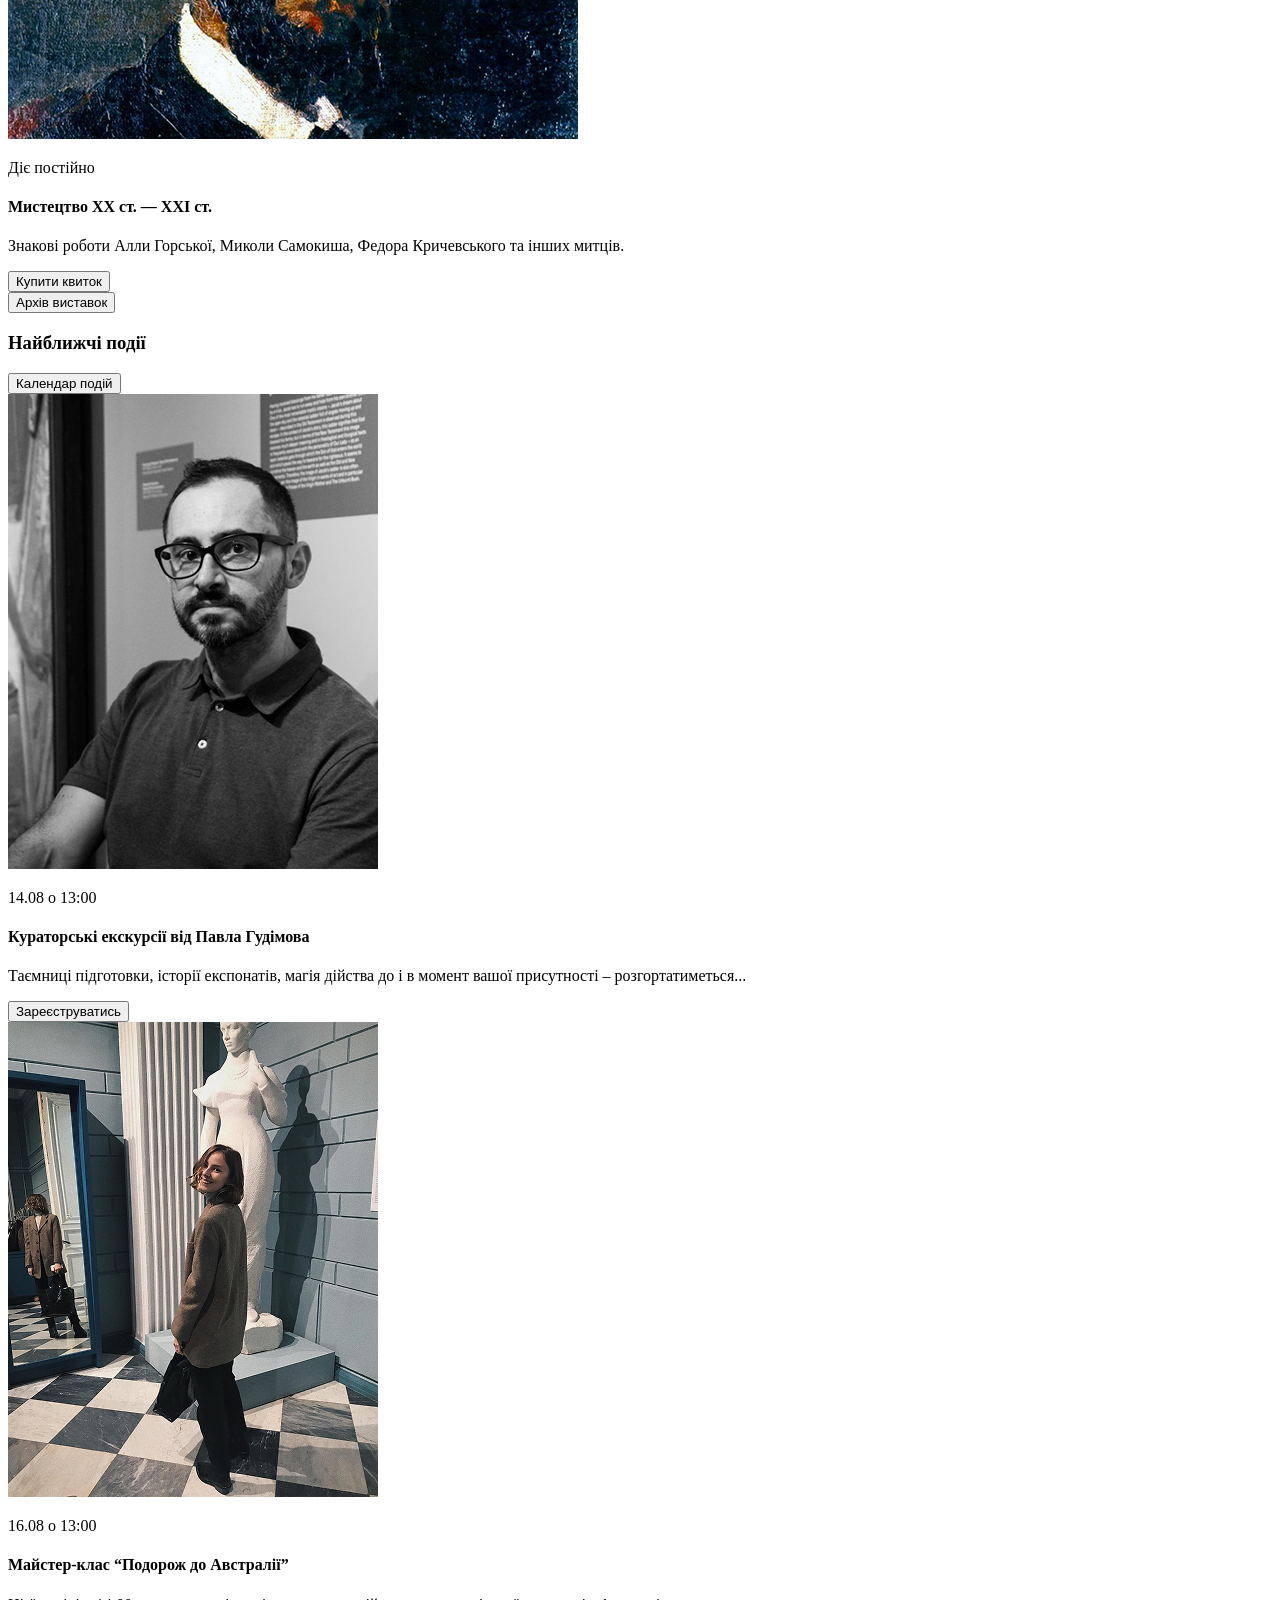
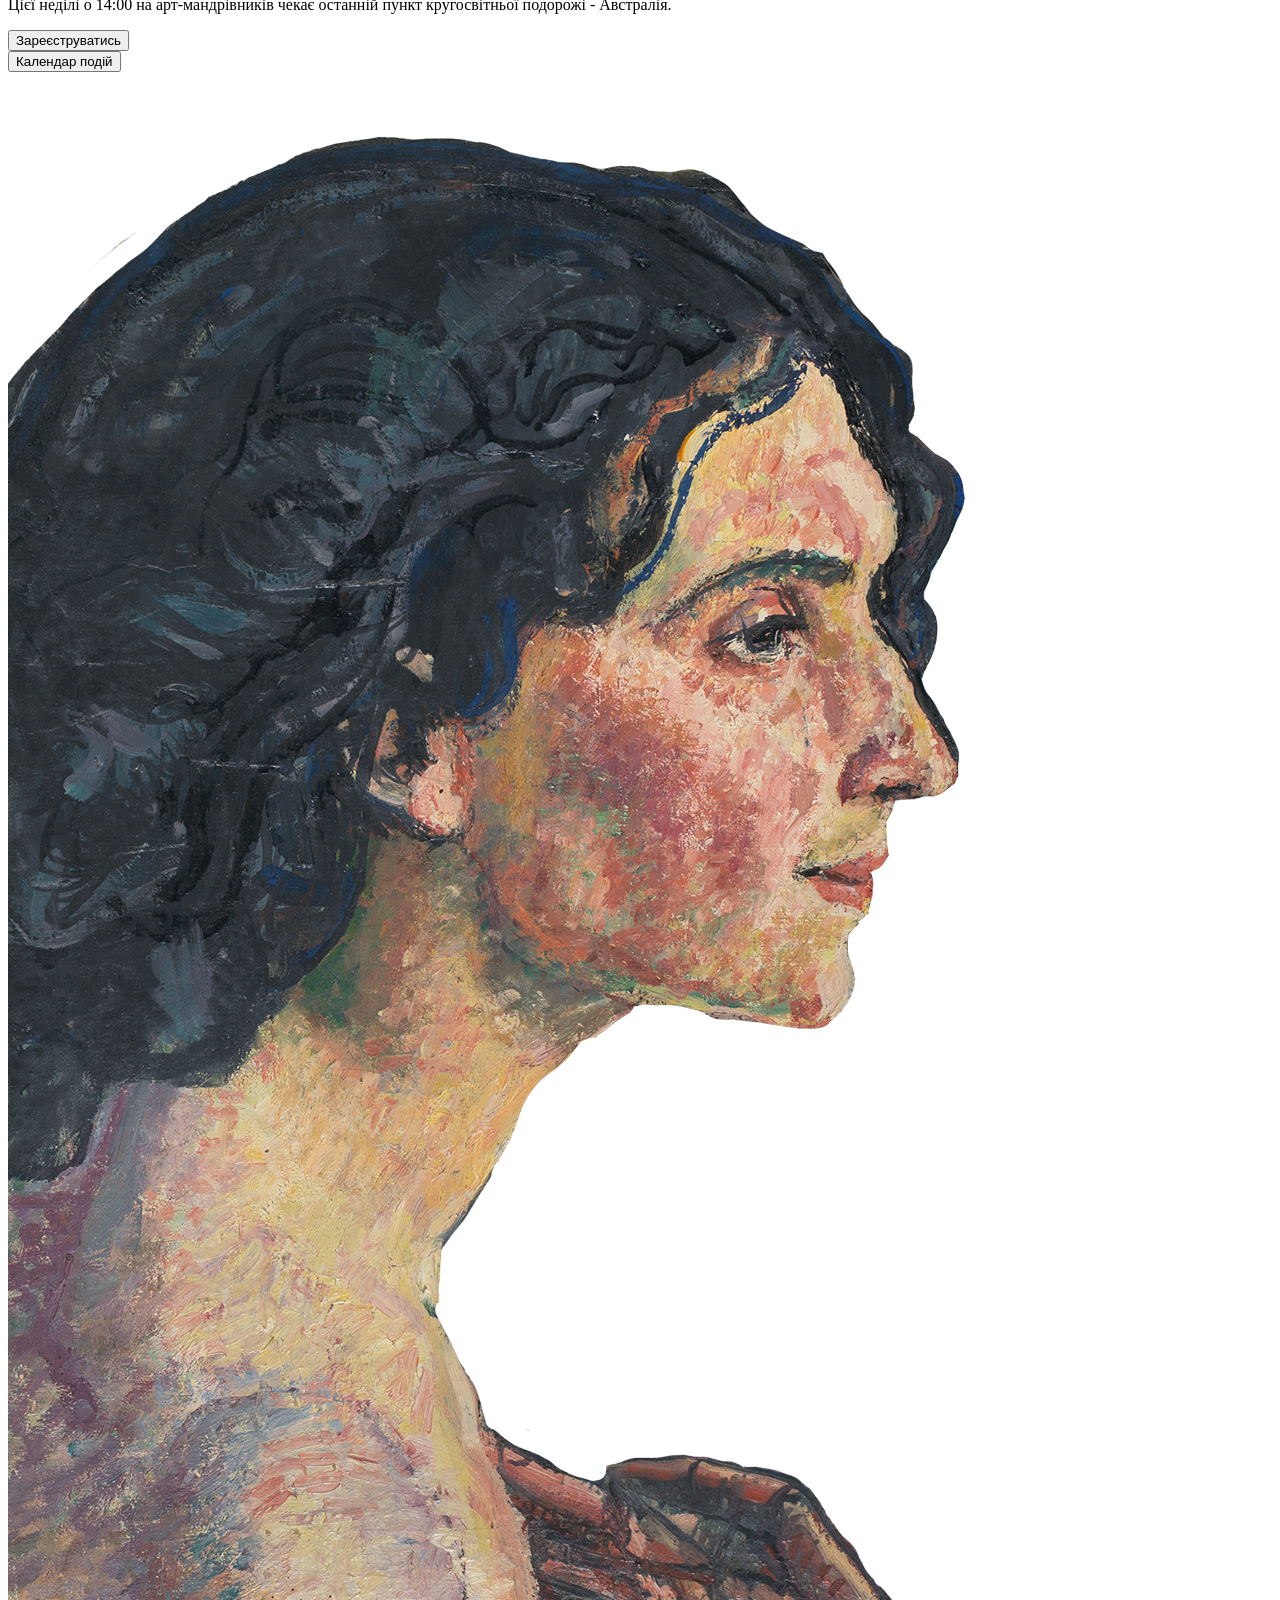
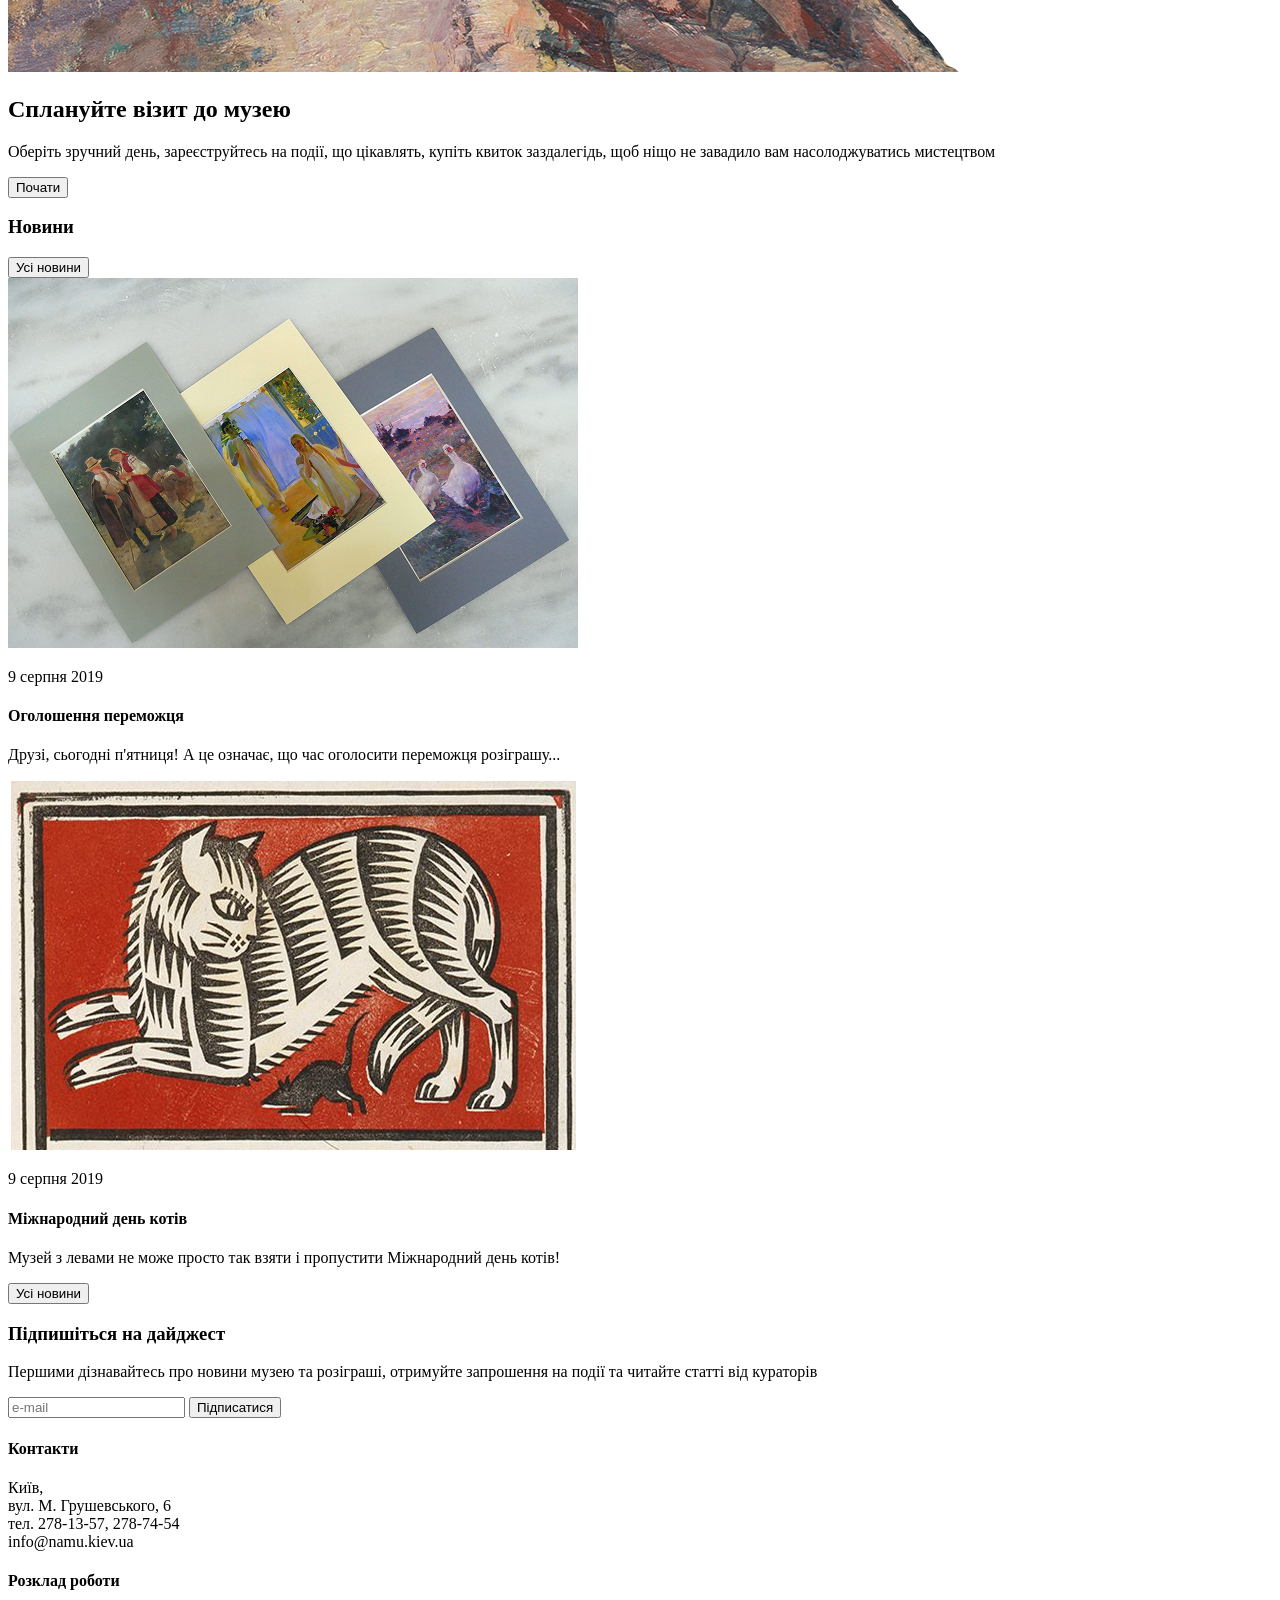
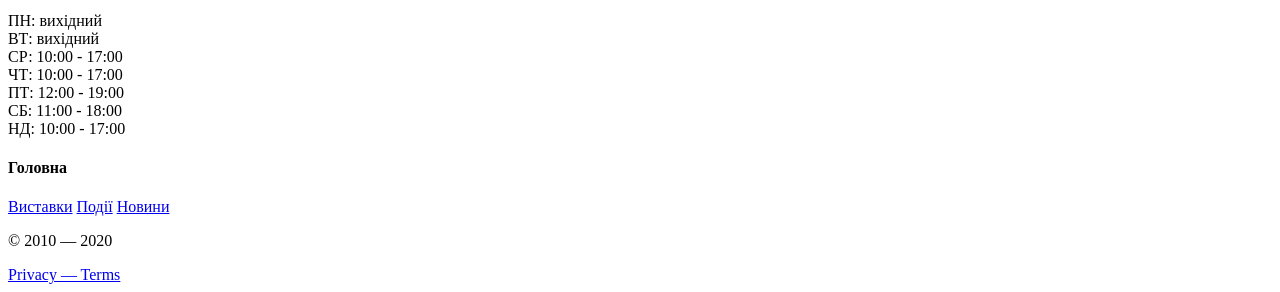
==== commit e88c8e07: "Project completed" ====
--- a/src/index.html
+++ b/src/index.html
@@ -1,5 +1,8 @@
 <!doctype html>
-<html lang="en">
+<html
+  lang="en"
+  class="page"
+>
   <head>
     <meta charset="UTF-8" />
     <meta
@@ -13,7 +16,10 @@
     />
   </head>
   <body class="page__body">
-    <header class="header">
+    <header
+      class="header"
+      id="header"
+    >
       <div class="header__top">
         <div class="top-bar">
           <a
@@ -33,17 +39,7 @@
               aria-label="Change language"
             >
               <span id="lang-label">UA</span>
-              <a
-                href="#"
-                class="icon icon--dropdown"
-              ></a>
-              <ul
-                class="top-bar__language--options"
-                id="lang-options"
-              >
-                <li data-lang="UA">UA</li>
-                <li data-lang="EN">EN</li>
-              </ul>
+              <span class="icon icon--dropdown"></span>
             </div>
             <a
               href="#menu"
@@ -61,6 +57,10 @@
           </p>
           <button class="button button--primary">Купити квиток</button>
         </div>
+        <div class="header__content--date">
+          <h6>10.08 - 10.10</h6>
+          <hr />
+        </div>
         <img
           class="header__image"
           src="./images/header-img-2x.png"
@@ -68,8 +68,6 @@
         />
       </div>
     </header>
-
-    <div class="page__overlay"></div>
 
     <aside
       class="page__menu menu"
@@ -97,13 +95,6 @@
               href="#"
               class="icon icon--dropdown"
             ></a>
-            <ul
-              class="top-bar__language--options"
-              id="lang-options-menu"
-            >
-              <li data-lang="UA">UA</li>
-              <li data-lang="EN">EN</li>
-            </ul>
           </div>
           <a
             href="#"
@@ -130,7 +121,7 @@
               <li class="nav__item">
                 <h3>
                   <a
-                    href="#"
+                    href="#current"
                     class="nav__link"
                   >
                     Актуальні виставки
@@ -140,7 +131,7 @@
               <li class="nav__item">
                 <h3>
                   <a
-                    href="#"
+                    href="#events"
                     class="nav__link"
                   >
                     Найближчі події
@@ -150,7 +141,7 @@
               <li class="nav__item">
                 <h3>
                   <a
-                    href="#"
+                    href="#news"
                     class="nav__link"
                   >
                     Новини
@@ -169,6 +160,11 @@
         />
       </div>
     </aside>
+
+    <a
+      href="#"
+      class="page__overlay"
+    ></a>
 
     <main class="main">
       <section
@@ -302,9 +298,150 @@
           </div>
         </div>
       </section>
+
+      <section
+        class="section"
+        id="news"
+      >
+        <div class="section__top">
+          <h3>Новини</h3>
+          <button class="button button--secondary">
+            <span>Усі новини</span>
+            <span class="icon icon--arrow"></span>
+          </button>
+        </div>
+        <div class="section__news">
+          <div class="section__news--block">
+            <img
+              src="./images/postcards.png"
+              alt="sculpture"
+              class="section__news--image"
+            />
+            <div class="section__news--text">
+              <p class="text--main section__news--text__date">9 серпня 2019</p>
+              <h4>Оголошення переможця</h4>
+              <p class="text--main">
+                Друзі, сьогодні п'ятниця! А це означає, що час оголосити
+                переможця розіграшу...
+              </p>
+            </div>
+          </div>
+          <div class="section__news--block">
+            <img
+              src="./images/cat.png"
+              alt="sculpture"
+              class="section__news--image"
+            />
+            <div class="section__news--text">
+              <p class="text--main section__news--text__date">9 серпня 2019</p>
+              <h4>Міжнародний день котів</h4>
+              <p class="text--main">
+                Музей з левами не може просто так взяти і пропустити Міжнародний
+                день котів!
+              </p>
+            </div>
+          </div>
+          <button class="button button--secondary">
+            <span>Усі новини</span>
+            <span class="icon icon--arrow"></span>
+          </button>
+        </div>
+      </section>
+
+      <section
+        class="section"
+        id="subscribe"
+      >
+        <div class="section__subscribe">
+          <div class="section__subscribe--text">
+            <h3>Підпишіться на дайджест</h3>
+            <p class="text--main">
+              Першими дізнавайтесь про новини музею та розіграші, отримуйте
+              запрошення на події та читайте статті від кураторів
+            </p>
+          </div>
+          <input
+            type="email"
+            placeholder="e-mail"
+          />
+          <button class="button button--primary">Підписатися</button>
+        </div>
+      </section>
     </main>
 
-    <footer class="footer"></footer>
+    <footer class="footer">
+      <div class="footer__content">
+        <div class="footer__content--contacts">
+          <h4>Контакти</h4>
+          <p class="text--main">
+            Київ,
+            <br />
+            вул. М. Грушевського, 6
+            <br />
+            тел. 278-13-57, 278-74-54
+            <br />
+            info@namu.kiev.ua
+          </p>
+          <div class="footer__content--social">
+            <a
+              href="#"
+              class="icon icon--social-facebook"
+            ></a>
+            <a
+              href="#"
+              class="icon icon--social-twitter"
+            ></a>
+            <a
+              href="#"
+              class="icon icon--social-telegram"
+            ></a>
+            <a
+              href="#"
+              class="icon icon--social-instagram"
+            ></a>
+          </div>
+        </div>
+        <div class="footer__content--schedule">
+          <h4>Розклад роботи</h4>
+          <p class="text--main">
+            ПН: вихідний
+            <br />
+            ВТ: вихідний
+            <br />
+            СР: 10:00 - 17:00
+            <br />
+            ЧТ: 10:00 - 17:00
+            <br />
+            ПТ: 12:00 - 19:00
+            <br />
+            СБ: 11:00 - 18:00
+            <br />
+            НД: 10:00 - 17:00
+          </p>
+        </div>
+        <div class="footer__content--nav">
+          <h4>Головна</h4>
+          <nav>
+            <a href="#current">Виставки</a>
+            <a href="#events">Події</a>
+            <a href="#news">Новини</a>
+          </nav>
+        </div>
+      </div>
+      <div class="footer__bottom">
+        <p class="text--main">© 2010 — 2020</p>
+        <a
+          href="#"
+          class="text--main"
+        >
+          Privacy — Terms
+        </a>
+        <a
+          href="#header"
+          class="icon icon--scroll-up"
+        ></a>
+      </div>
+    </footer>
     <script src="scripts/main.js"></script>
   </body>
 </html>
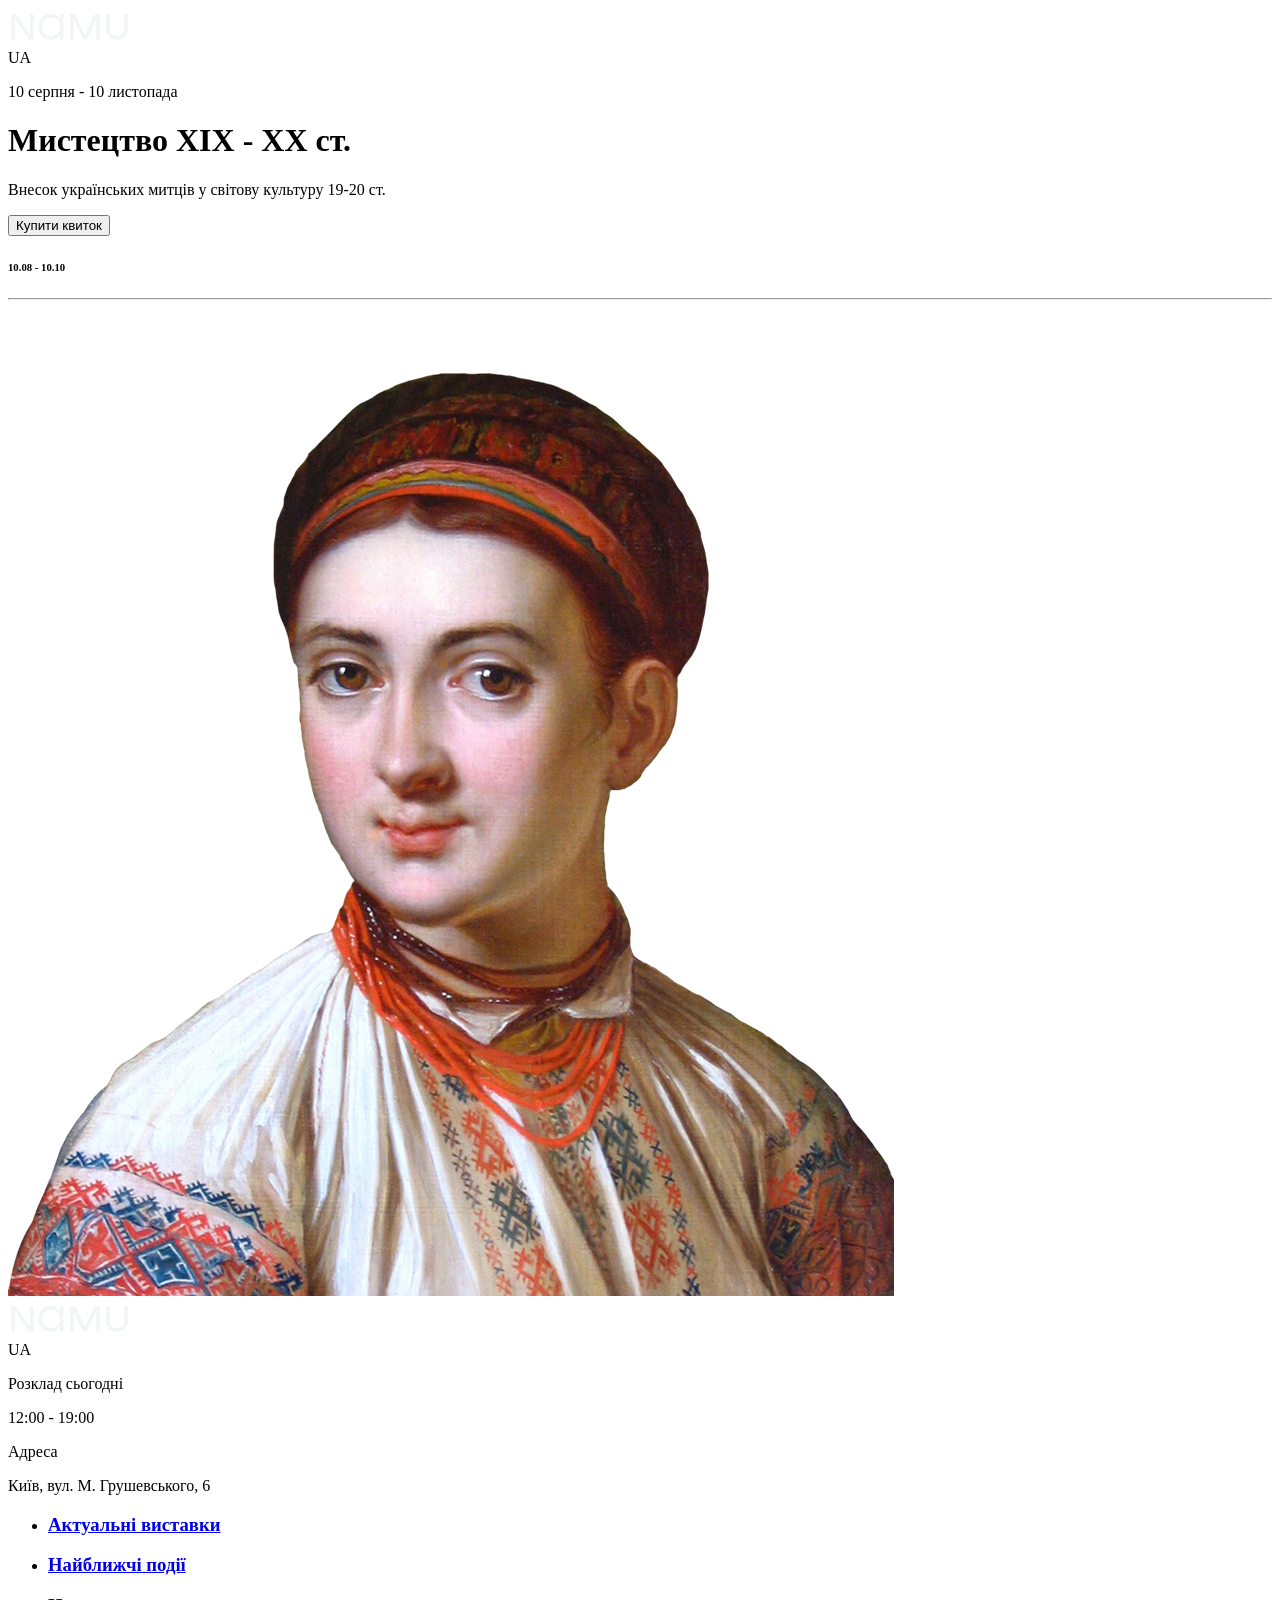
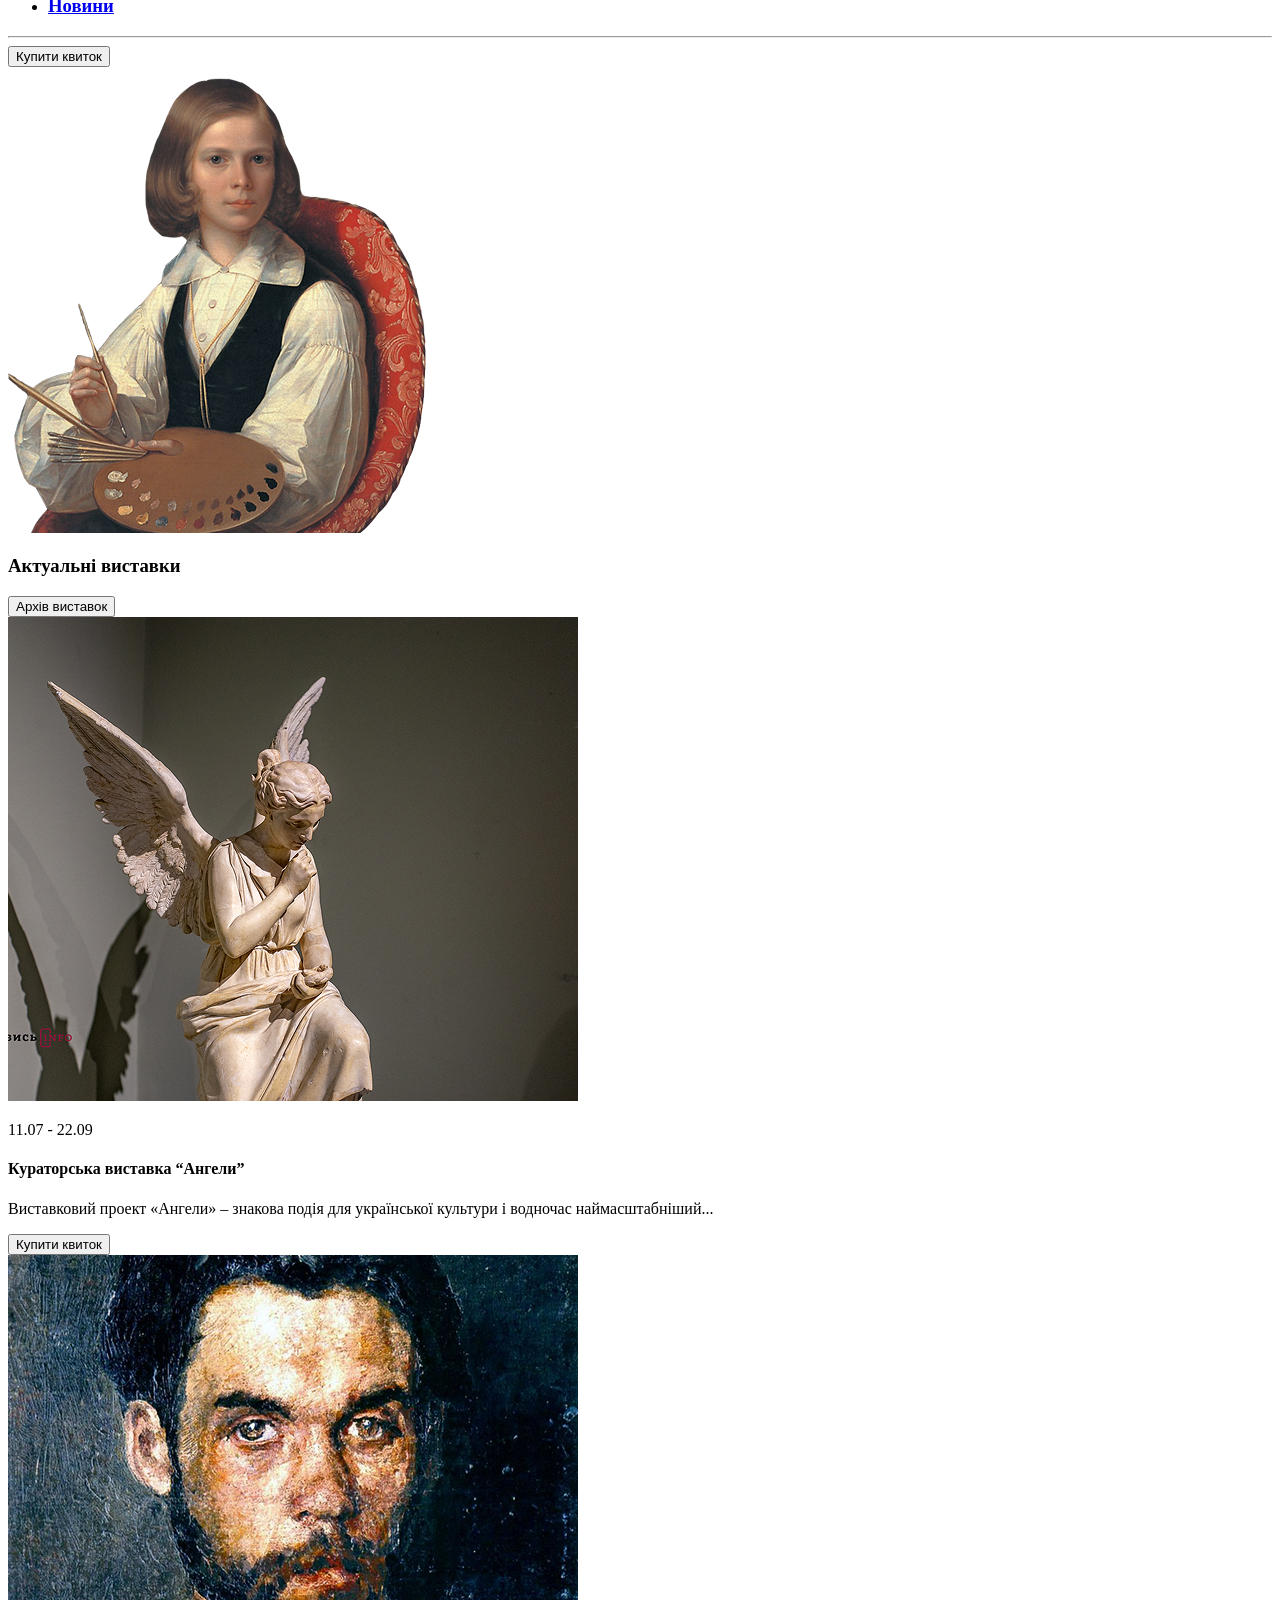
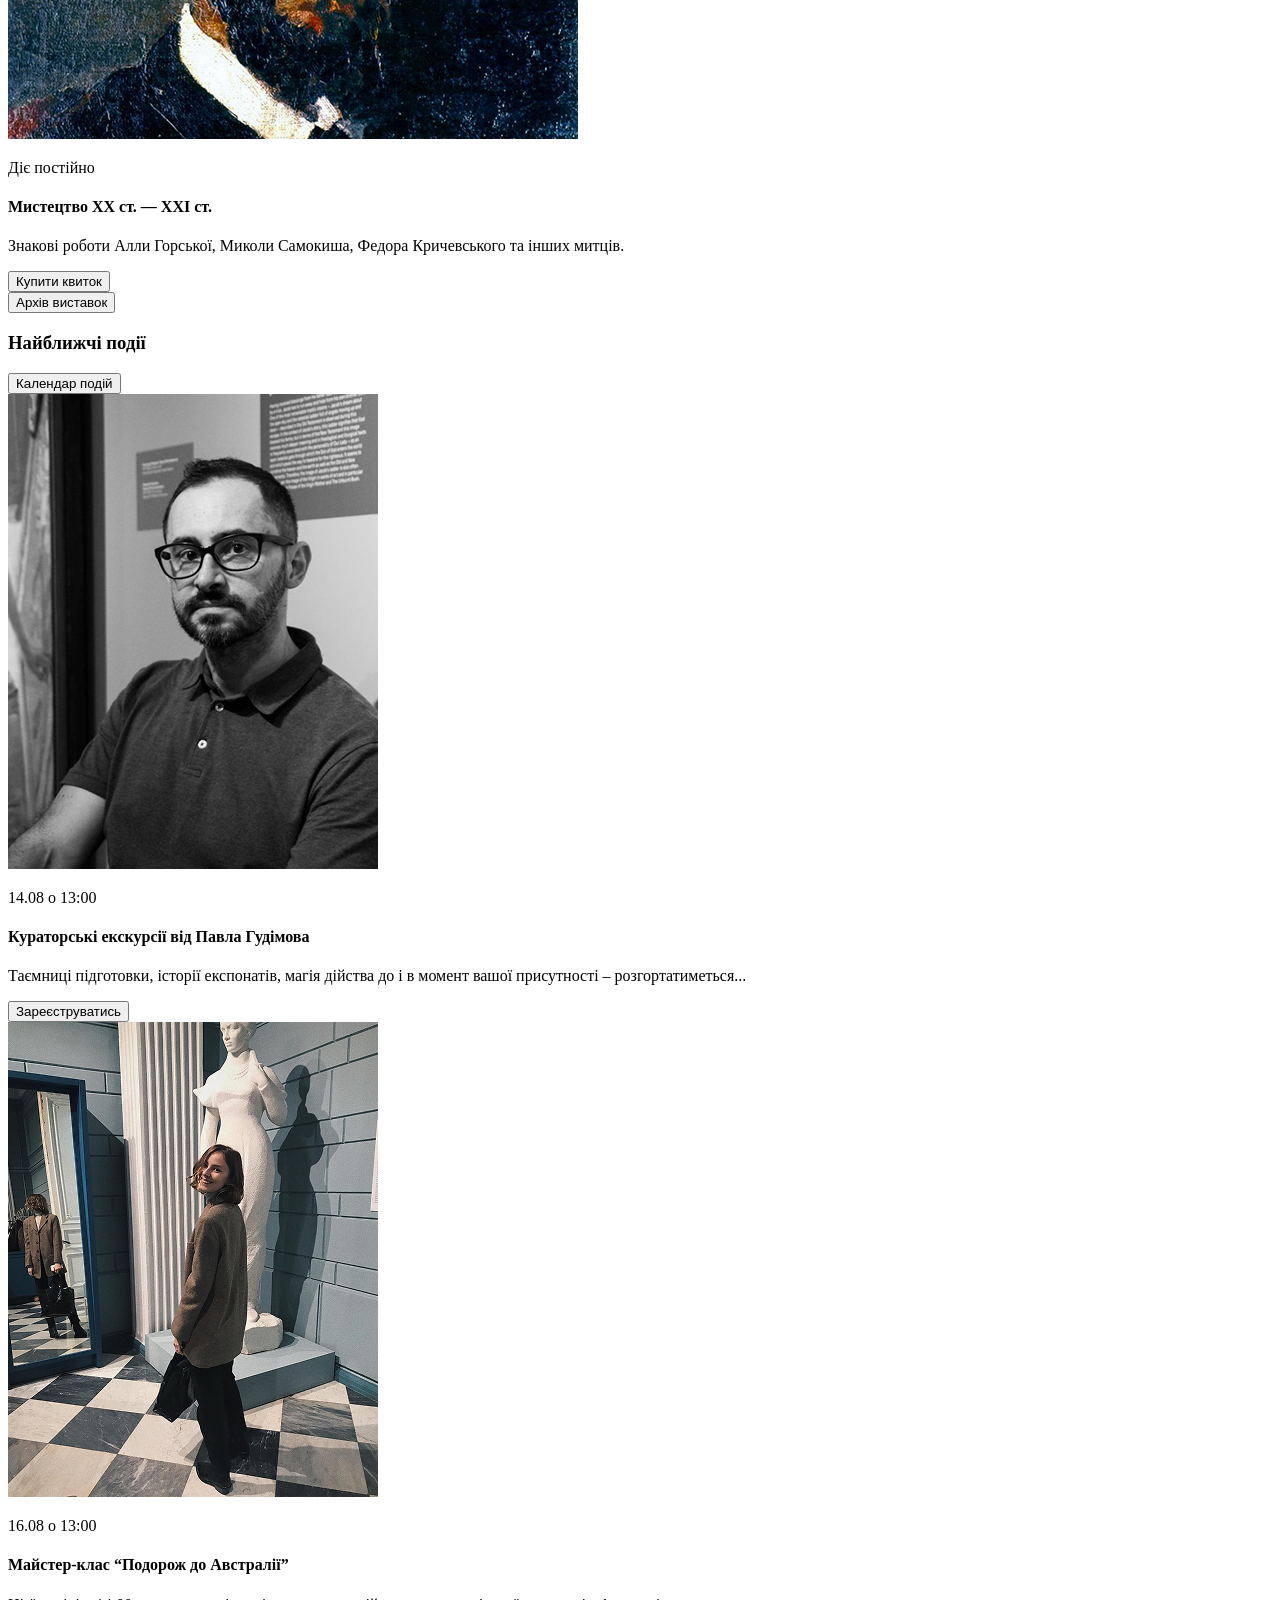
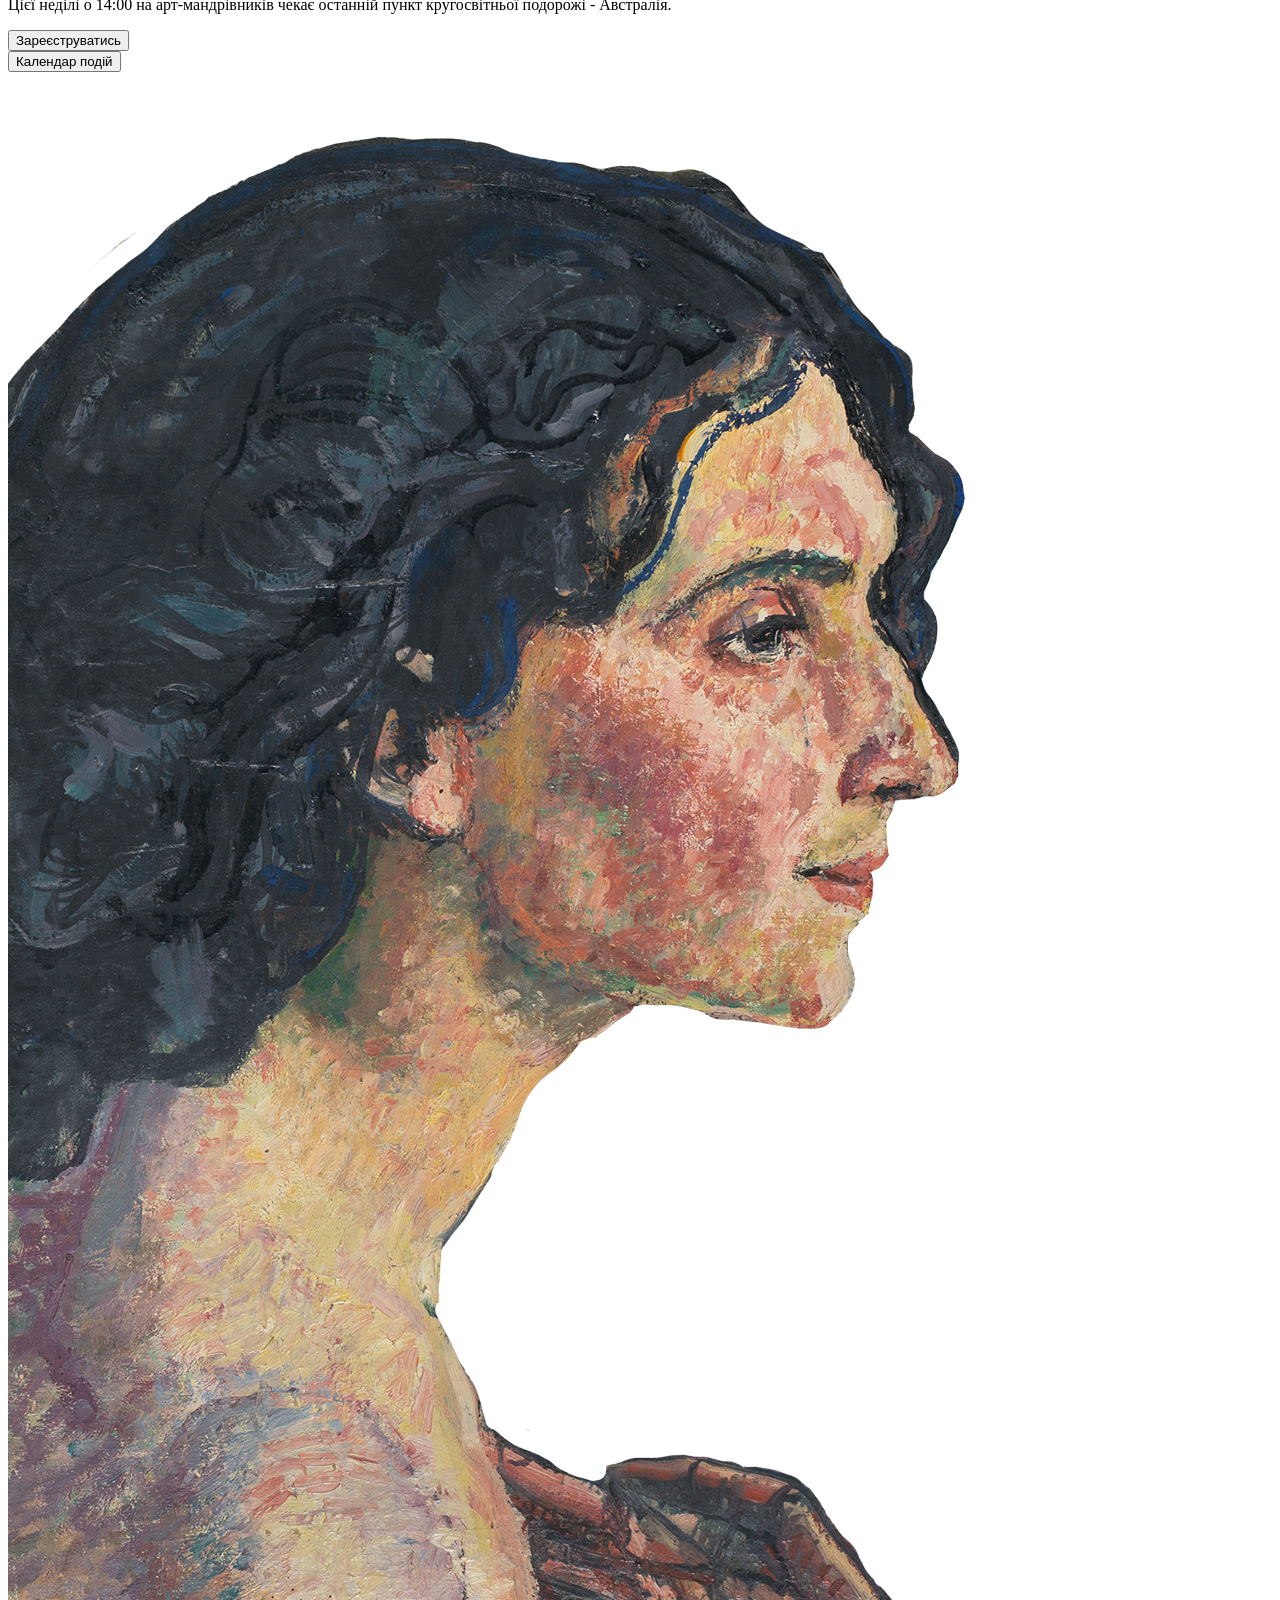
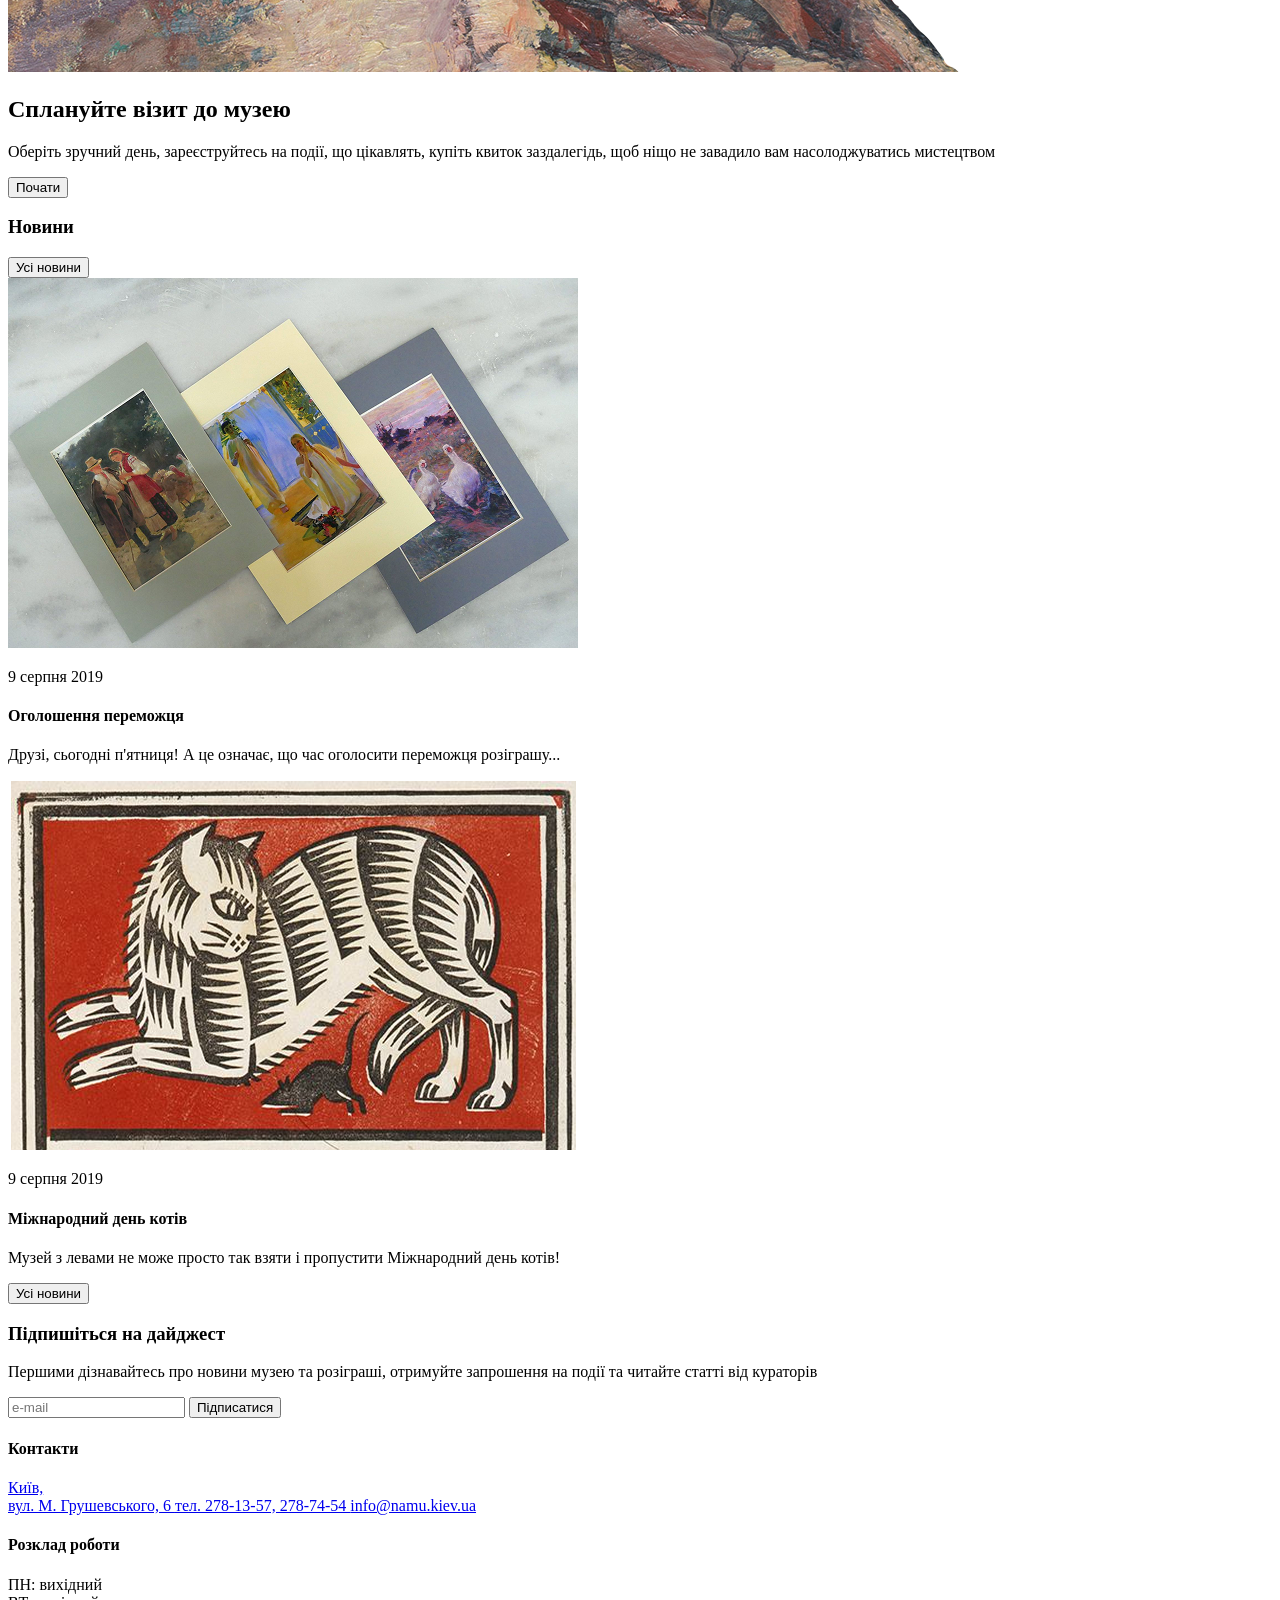
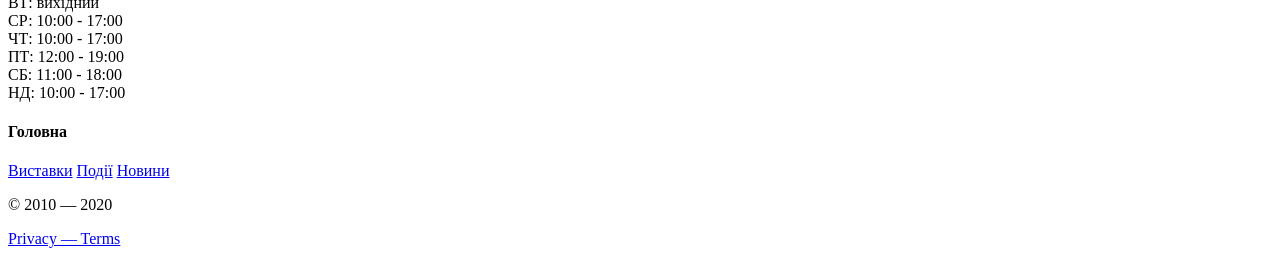
==== commit 6e38baef: "Fixed contacts and input, added hover effects" ====
--- a/src/index.html
+++ b/src/index.html
@@ -373,15 +373,26 @@
       <div class="footer__content">
         <div class="footer__content--contacts">
           <h4>Контакти</h4>
-          <p class="text--main">
+          <a
+            href="#"
+            class="text--main"
+          >
             Київ,
             <br />
             вул. М. Грушевського, 6
-            <br />
+          </a>
+          <a
+            href="#"
+            class="text--main"
+          >
             тел. 278-13-57, 278-74-54
-            <br />
+          </a>
+          <a
+            href="#"
+            class="text--main"
+          >
             info@namu.kiev.ua
-          </p>
+          </a>
           <div class="footer__content--social">
             <a
               href="#"
